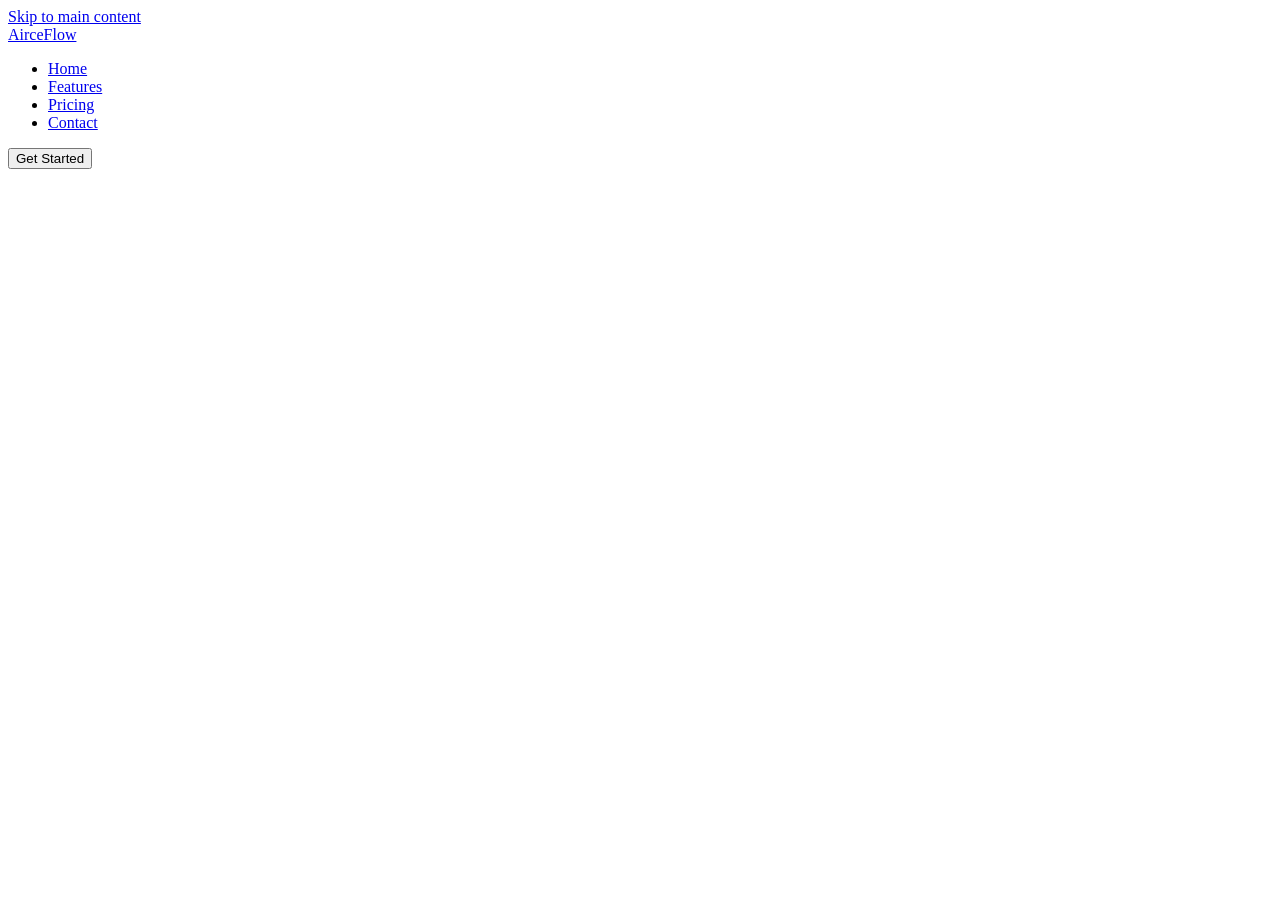
==== projects/sass_website/index.html @ 3af891de "feat: build semantic HTML5 layout with navbar, sections, and footer structure for AirceFlow SaaS pro" ====
<!DOCTYPE html>
<html lang="en">
<head>
    <meta charset="UTF-8">
    <meta name="viewport" content="width=device-width, initial-scale=1.0">
    <title>AirceFlow</title>
    <link rel="stylesheet" href="css/style.css">
</head>
<body>

    <!-- skip link for screen readers -->
     <a href="#main" class="skip-link">Skip to main content</a>

    <!-- header -->
    <header id="header">
        <!-- navbar -->
        <nav id="navbar" aria-label="Main navigation">
           <div class="navbar-container">
                <!-- logo -->
                <div class="logo">
                    <a href="#">AirceFlow</a>
                </div>

                <!-- navbar links -->
                <ul class="navbar-links">
                    <li><a href="#hero">Home</a></li>
                    <li><a href="#features">Features</a></li>
                    <li><a href="#pricing">Pricing</a></li>
                    <li><a href="#contact">Contact</a></li>
                </ul>
                <div class="navbar-cta">
                    <button type="button" >Get Started</button>
                </div>
           </div>
        </nav>
    </header>

    <!-- main -->
    <main id="main">
        <!-- hero section -->
        <section id="hero">  </section>
        <!-- features section -->
        <section id="features">  </section>
        <!-- showcase section -->
        <section id="showcase">  </section>
        <!-- pricing section -->
        <section id="pricing">  </section>
        <!-- testimonials section -->
        <section id="testimonials">  </section>

    </main>

    <!-- footer -->
    <footer id="contact">


    </footer>
    
    <script src="js/script.js"></script>
</body>
</html>
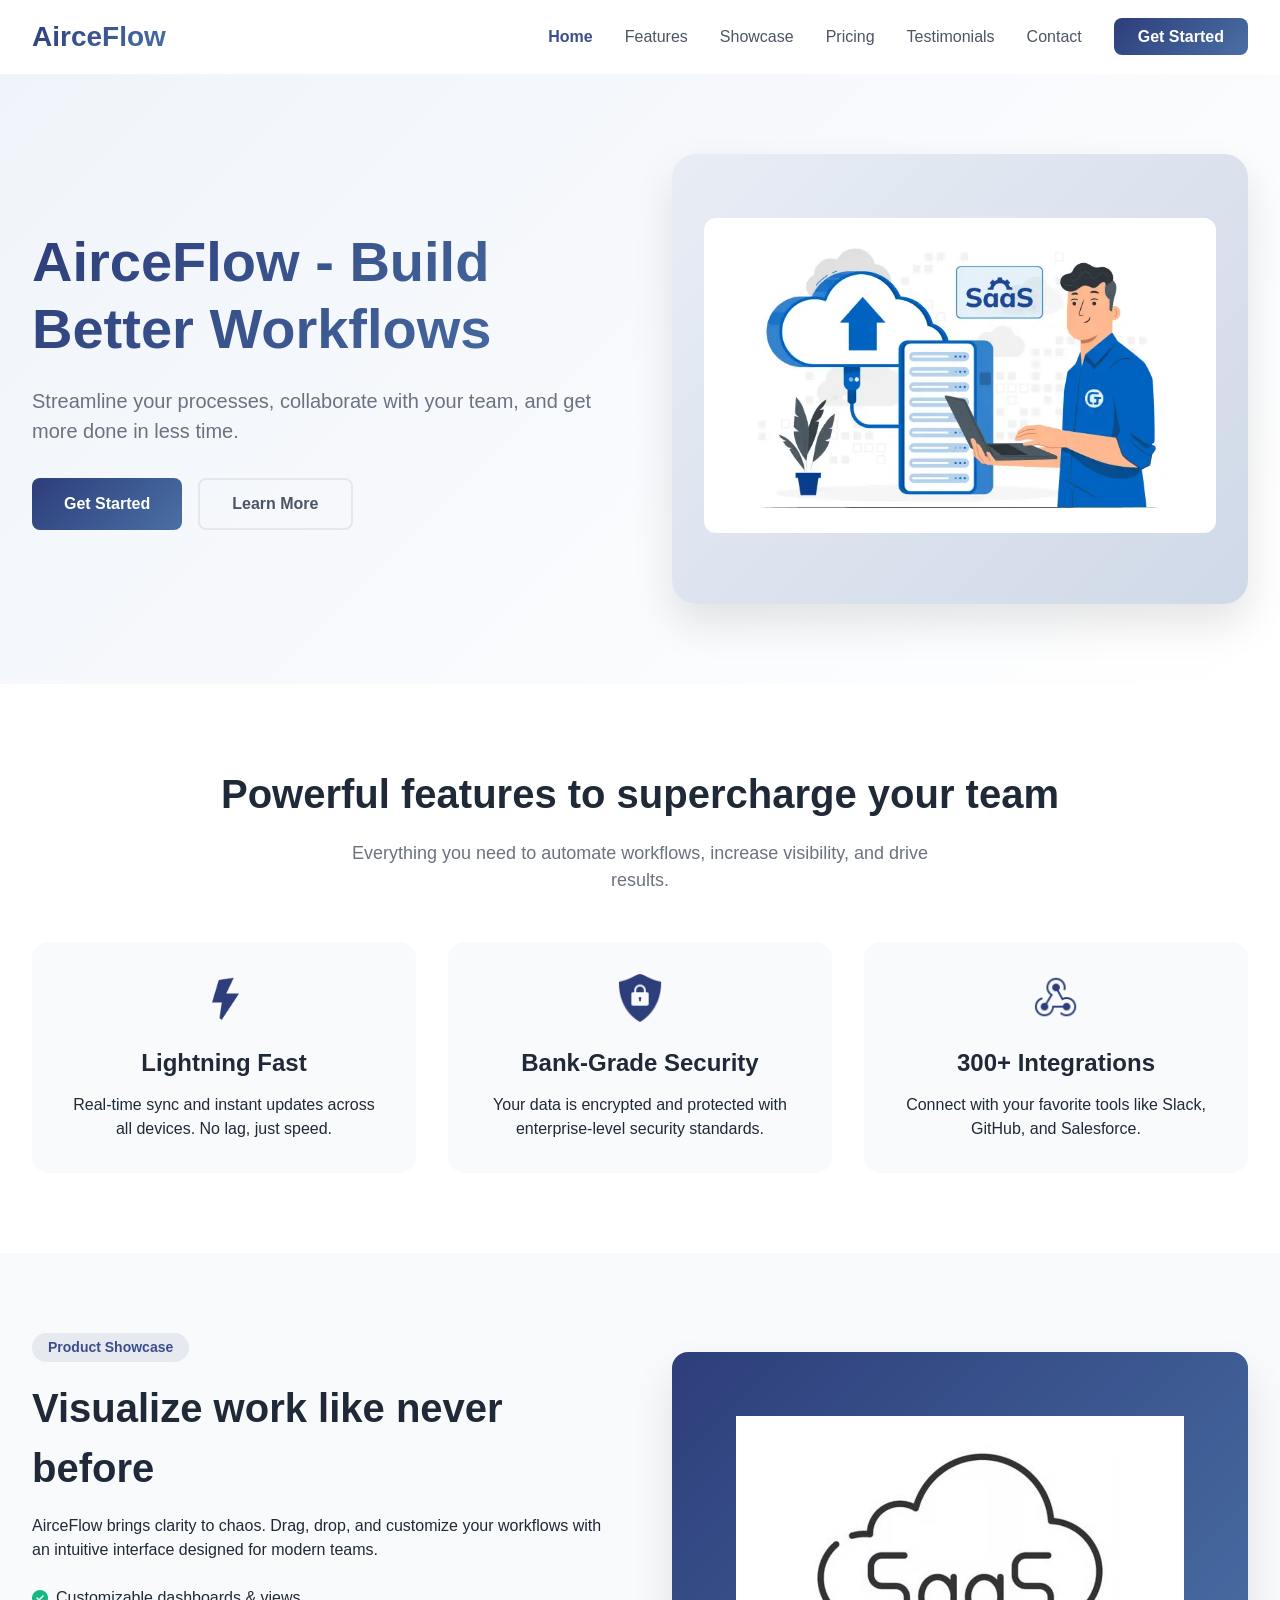
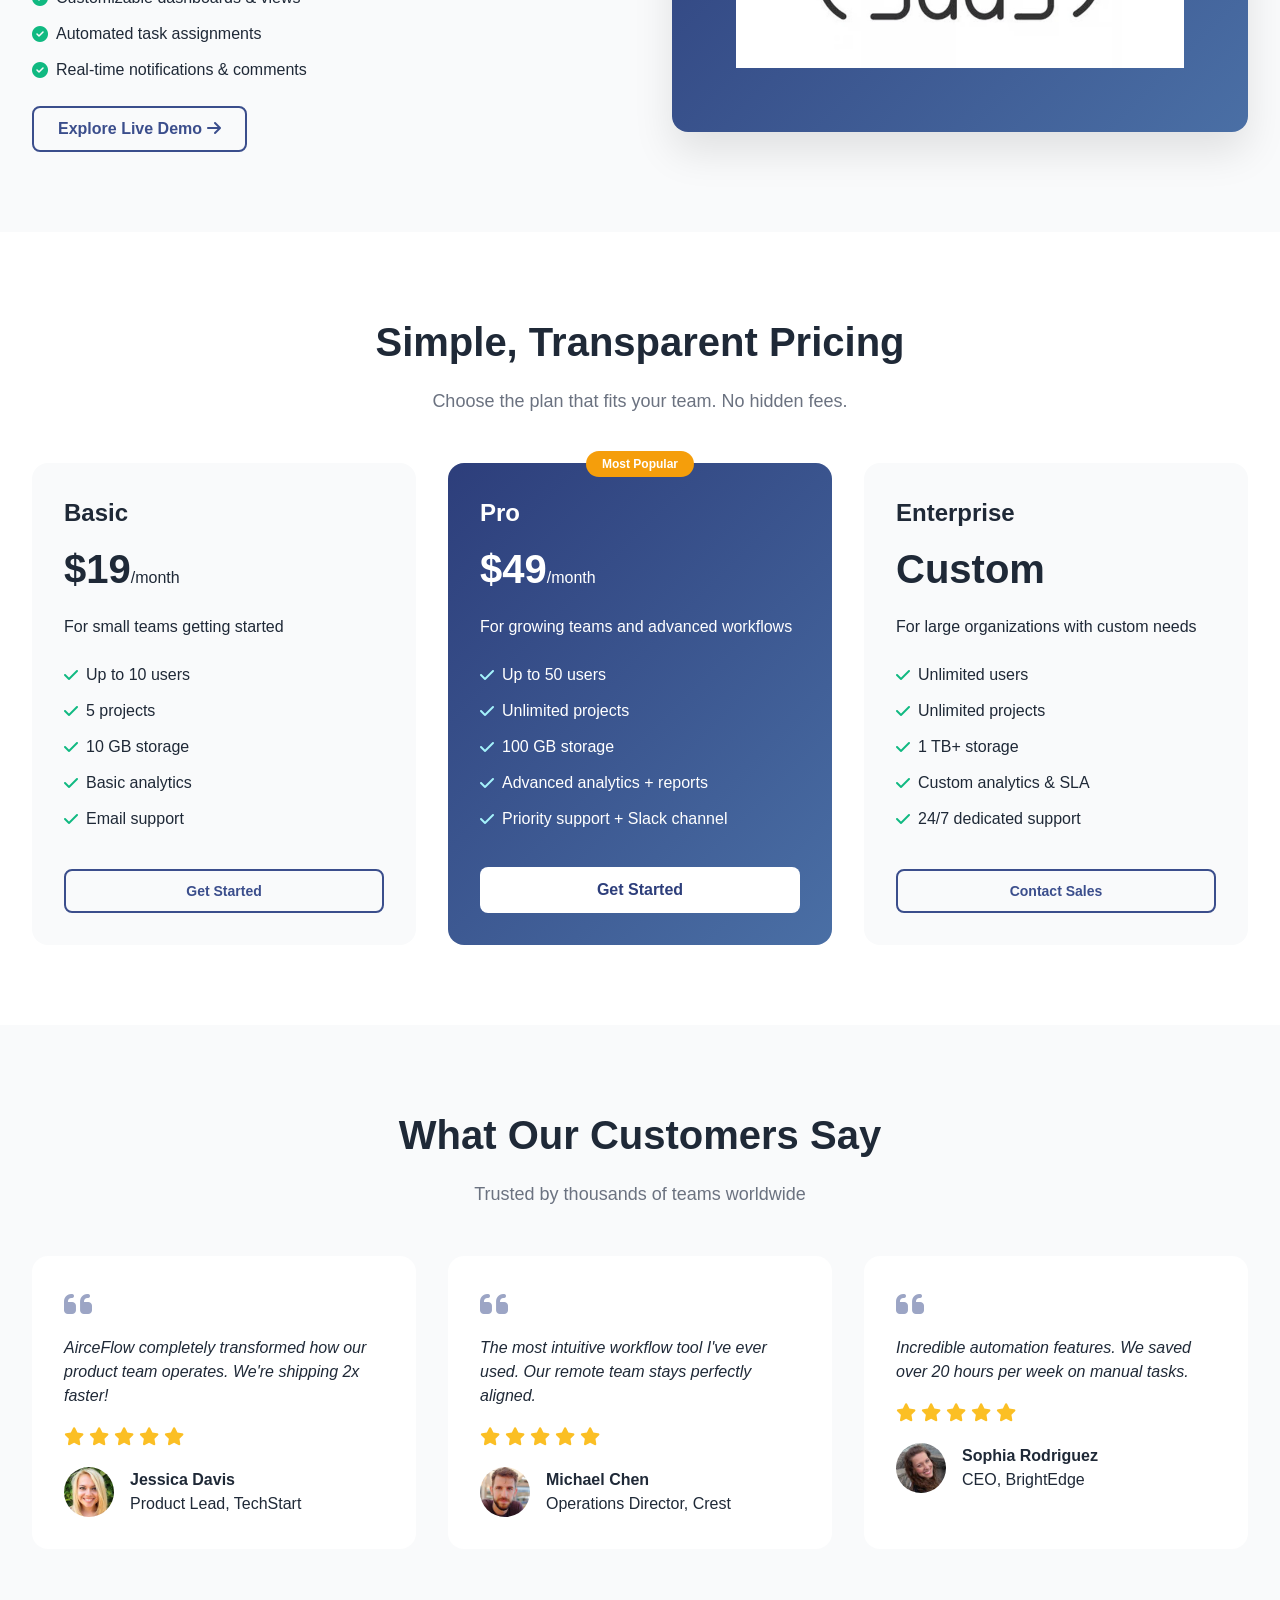
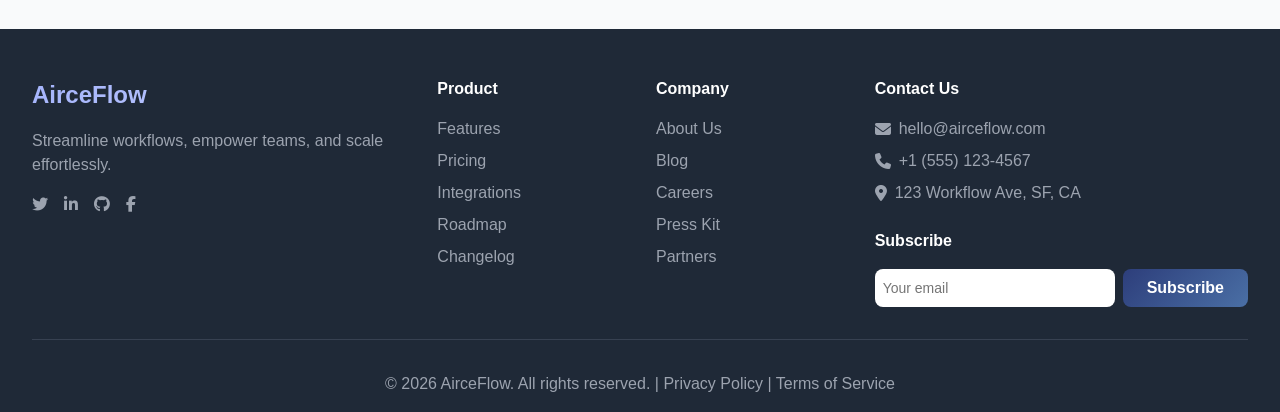
==== commit 2f725642: "Stage 1 Complete - SaaS Landing Page (AirceFlow) ✅ Project Overview: - Fully responsive SaaS landing" ====
--- a/projects/sass_website/index.html
+++ b/projects/sass_website/index.html
@@ -2,60 +2,404 @@
 <html lang="en">
 <head>
     <meta charset="UTF-8">
-    <meta name="viewport" content="width=device-width, initial-scale=1.0">
-    <title>AirceFlow</title>
+    <meta name="viewport" content="width=device-width, initial-scale=1.0, viewport-fit=cover, user-scalable=yes">
+    <title>AirceFlow | Modern Workflow Solutions</title>
+    <meta name="description" content="Streamline your processes, collaborate with your team, and get more done in less time with AirceFlow.">
+    <meta name="keywords" content="workflow management software, team collaboration tool, productivity tool, project management software, task management system, workflow automation tool, SaaS productivity platform, Airtable alternative">
+    <meta name="author" content="AirceFlow">
+    <meta name="robots" content="index, follow">
+
+
+        <!-- OPEN GRAPH (SOCIAL MEDIA PREVIEW) -->
+    <meta property="og:title" content="AirceFlow | Workflow Management Platform">
+    <meta property="og:description" content="Organize your workflows, manage tasks, and collaborate with your team in one powerful platform.">
+    <meta property="og:type" content="website">
+    <meta property="og:url" content="https://airceflow.com">
+    <meta property="og:image" content="https://airceflow.com/assets/images/logo.png">
+    <meta property="og:image:alt" content="AirceFlow dashboard preview">
+    <meta name="og:site_name" content="AirceFlow">
+
+         <!-- Twitter SEO -->
+          
+    <meta name="twitter:card" content="summary_large_image">
+    <meta name="twitter:title" content="AirceFlow | Workflow Management Platform">
+    <meta name="twitter:description" content="Organize your workflows, manage tasks, and collaborate with your team in one powerful platform.">
+    <meta name="twitter:image" content="https://airceflow.com/assets/images/logo.png">
+    
+    <meta name="theme-color" content="#3B4E8C">
+
+    <!-- Compiled CSS from SCSS -->
     <link rel="stylesheet" href="css/style.css">
+    <link rel="icon" href="assets/images/logo.png" type="image/png">
+    <link rel="apple-touch-icon" href="assets/images/logo.png">
+    <link rel="canonical" href="https://airceflow.com">
+  <link rel="stylesheet" href="https://cdnjs.cloudflare.com/ajax/libs/font-awesome/6.5.0/css/all.min.css">
+
+    <script type="application/ld+json">
+    {
+    "@context": "https://schema.org",
+    "@type": "SoftwareApplication",
+    "name": "AirceFlow",
+    "applicationCategory": "BusinessApplication",
+    "operatingSystem": "Web",
+    "description": "Workflow management and team collaboration platform.",
+    "offers": {
+        "@type": "Offer",
+        "price": "19",
+        "priceCurrency": "USD"
+    }
+    }
+    </script>
+
 </head>
 <body>
 
     <!-- skip link for screen readers -->
-     <a href="#main" class="skip-link">Skip to main content</a>
-
-    <!-- header -->
-    <header id="header">
-        <!-- navbar -->
-        <nav id="navbar" aria-label="Main navigation">
-           <div class="navbar-container">
+    <a href="#main" class="skip-link">Skip to main content</a>
+
+    <!-- header / navbar -->
+    <header id="header" class="site-header">
+        <nav id="navbar" class="navbar" aria-label="Main navigation">
+            <div class="navbar-container">
                 <!-- logo -->
                 <div class="logo">
-                    <a href="#">AirceFlow</a>
-                </div>
-
-                <!-- navbar links -->
-                <ul class="navbar-links">
-                    <li><a href="#hero">Home</a></li>
-                    <li><a href="#features">Features</a></li>
-                    <li><a href="#pricing">Pricing</a></li>
-                    <li><a href="#contact">Contact</a></li>
-                </ul>
-                <div class="navbar-cta">
-                    <button type="button" >Get Started</button>
-                </div>
-           </div>
+                    <a href="/" aria-label="AirceFlow homepage">AirceFlow</a>
+                </div>
+
+                <!-- hamburger button (mobile) -->
+                <button class="hamburger" id="hamburgerBtn" aria-label="Menu" aria-expanded="false">
+                    <span class="hamburger-line"></span>
+                    <span class="hamburger-line"></span>
+                    <span class="hamburger-line"></span>
+                </button>
+
+                <!-- navbar links + cta -->
+                <div class="nav-menu" id="navMenu">
+                    <ul class="navbar-links">
+                        <li><a href="#hero" class="nav-link">Home</a></li>
+                        <li><a href="#features" class="nav-link">Features</a></li>
+                        <li><a href="#showcase" class="nav-link">Showcase</a></li>
+                        <li><a href="#pricing" class="nav-link">Pricing</a></li>
+                        <li><a href="#testimonials" class="nav-link">Testimonials</a></li>
+                        <li><a href="#contact" class="nav-link">Contact</a></li>
+                    </ul>
+                    <div class="navbar-cta">
+                        <a href="#pricing" class="btn-primary btn-sm">Get Started</a>
+                    </div>
+                </div>
+            </div>
         </nav>
     </header>
 
-    <!-- main -->
+    <!-- main content -->
     <main id="main">
         <!-- hero section -->
-        <section id="hero">  </section>
+        <section id="hero" class="hero-section">
+            <div class="container hero-grid">
+                <div class="hero-text fade-in">
+                    <h1>AirceFlow - Build Better Workflows</h1>
+                    <p>Streamline your processes, collaborate with your team, and get more done in less time.</p>
+                    <div class="hero-buttons">
+                        <a href="#pricing" class="btn-primary">Get Started</a>
+                        <button type="button" class="btn-secondary" aria-label="Learn more about AirceFlow">Learn More</button>
+                    </div>
+                </div>
+                <div class="hero-image fade-in">
+                    <div class="image-placeholder">
+                        <img src="assets/images/sass.png" 
+                             alt="AirceFlow product dashboard preview showing workflow management interface"
+                             loading="eager"
+                             width="600"
+                             height="400">
+                    </div>
+                </div>
+            </div>
+        </section>
+        
+
         <!-- features section -->
-        <section id="features">  </section>
+        <section id="features" class="features-section">
+            <div class="container">
+                <div class="section-header fade-in">
+                    <h2>Powerful features to supercharge your team</h2>
+                    <p>Everything you need to automate workflows, increase visibility, and drive results.</p>
+                </div>
+                <div class="features-grid">
+                    <div class="feature-card fade-in">
+                        <div class="feature-icon">
+                            <img src="assets/icons/icons8-lightning-bolt-64.png" 
+                                 alt="Lightning bolt icon representing speed"
+                                 loading="lazy"
+                                 width="48"
+                                 height="48">
+                        </div>
+                        <h3>Lightning Fast</h3>
+                        <p>Real-time sync and instant updates across all devices. No lag, just speed.</p>
+                    </div>
+                    <div class="feature-card fade-in">
+                        <div class="feature-icon">
+                            <img src="assets/icons/icons8-security-shield-50.png" 
+                                 alt="Security shield icon representing protection"
+                                 loading="lazy"
+                                 width="48"
+                                 height="48">
+                        </div>
+                        <h3>Bank-Grade Security</h3>
+                        <p>Your data is encrypted and protected with enterprise-level security standards.</p>
+                    </div>
+                  
+                    <div class="feature-card fade-in">
+                        <div class="feature-icon">
+                            <img src="assets/icons/icons8-webhook-50.png" 
+                                 alt="Plugin icon representing integrations"
+                                 loading="lazy"
+                                 width="48"
+                                 height="48">
+                        </div>
+                        <h3>300+ Integrations</h3>
+                        <p>Connect with your favorite tools like Slack, GitHub, and Salesforce.</p>
+                    </div>
+
+
+                </div>
+            </div>
+        </section>
+
         <!-- showcase section -->
-        <section id="showcase">  </section>
+        <section id="showcase" class="showcase-section">
+            <div class="container showcase-grid">
+                <div class="showcase-content fade-in">
+                    <span class="showcase-tag">Product Showcase</span>
+                    <h2>Visualize work like never before</h2>
+                    <p>AirceFlow brings clarity to chaos. Drag, drop, and customize your workflows with an intuitive interface designed for modern teams.</p>
+                    <ul class="showcase-list">
+                        <li><i class="fa-solid fa-circle-check" aria-hidden="true"></i> Customizable dashboards & views</li>
+                        <li><i class="fa-solid fa-circle-check" aria-hidden="true" ></i> Automated task assignments</li>
+                        <li><i class="fa-solid fa-circle-check" aria-hidden="true"></i> Real-time notifications & comments</li>
+                        
+                    </ul>
+                    <button class="btn-outline">Explore Live Demo <i class="fa-solid fa-arrow-right"></i></button>
+                </div>
+<div class="showcase-image fade-in">
+    <div class="image-placeholder demo-box">
+        <video 
+            autoplay 
+            muted 
+            tabindex="0"
+            loop 
+            playsinline
+            preload="none"
+            aria-label="Product demo showing AirceFlow workflow interface"
+            poster="assets/images/demo.avif">
+            
+            <source src="assets/images/demo.mp4" type="video/mp4">
+            
+            Your browser does not support the video tag.
+        </video>
+    </div>
+</div>
+            </div>
+        </section>
+
         <!-- pricing section -->
-        <section id="pricing">  </section>
+        <section id="pricing" class="pricing-section">
+            <div class="container">
+                <div class="section-header fade-in">
+                    <h2>Simple, Transparent Pricing</h2>
+                    <p>Choose the plan that fits your team. No hidden fees.</p>
+                </div>
+                <div class="pricing-grid " role="list">
+                    <!-- Basic Plan -->
+                    <div class="pricing-card fade-in" role="listitem">
+                        <div class="plan-name">Basic</div>
+                        <div class="price">$19<span>/month</span></div>
+                        <p class="plan-desc">For small teams getting started</p>
+                        <ul class="features-list">
+                            <li><i class="fa-solid fa-check" aria-hidden="true" ></i> Up to 10 users</li>
+                            <li><i class="fa-solid fa-check" aria-hidden="true" ></i> 5 projects</li>
+                            <li><i class="fa-solid fa-check" aria-hidden="true" ></i> 10 GB storage</li>
+                            <li><i class="fa-solid fa-check" aria-hidden="true" ></i> Basic analytics</li>
+                            <li><i class="fa-solid fa-check" aria-hidden="true" ></i> Email support</li>
+                        </ul>
+                        <button class="btn-primary-outline">Get Started</button>
+                    </div>
+                    <!-- Pro Plan (highlighted) -->
+                    <div class="pricing-card featured fade-in">
+                        <div class="popular-badge">Most Popular</div>
+                        <div class="plan-name">Pro</div>
+                        <div class="price">$49<span>/month</span></div>
+                        <p class="plan-desc">For growing teams and advanced workflows</p>
+                        <ul class="features-list">
+                            <li><i class="fa-solid fa-check" aria-hidden="true" ></i> Up to 50 users</li>
+                            <li><i class="fa-solid fa-check" aria-hidden="true" ></i> Unlimited projects</li>
+                            <li><i class="fa-solid fa-check" aria-hidden="true" ></i> 100 GB storage</li>
+                            <li><i class="fa-solid fa-check" aria-hidden="true" ></i> Advanced analytics + reports</li>
+                            <li><i class="fa-solid fa-check" aria-hidden="true" ></i> Priority support + Slack channel</li>
+                        </ul>
+                        <button class="btn-primary">Get Started</button>
+                    </div>
+                    <!-- Enterprise Plan -->
+                    <div class="pricing-card fade-in">
+                        <div class="plan-name">Enterprise</div>
+                        <div class="price">Custom</div>
+                        <p class="plan-desc">For large organizations with custom needs</p>
+                        <ul class="features-list">
+                            <li><i class="fa-solid fa-check" aria-hidden="true" ></i> Unlimited users</li>
+                            <li><i class="fa-solid fa-check" aria-hidden="true" ></i> Unlimited projects</li>
+                            <li><i class="fa-solid fa-check" aria-hidden="true" ></i> 1 TB+ storage</li>
+                            <li><i class="fa-solid fa-check" aria-hidden="true" ></i> Custom analytics & SLA</li>
+                            <li><i class="fa-solid fa-check" aria-hidden="true" ></i> 24/7 dedicated support</li>
+                        </ul>
+                        <button class="btn-primary-outline">Contact Sales</button>
+                    </div>
+                </div>
+            </div>
+        </section>
+
         <!-- testimonials section -->
-        <section id="testimonials">  </section>
-
+        <section id="testimonials" class="testimonials-section">
+            <div class="container">
+                <div class="section-header fade-in">
+                    <h2>What Our Customers Say</h2>
+                    <p>Trusted by thousands of teams worldwide</p>
+                </div>
+                <div class="testimonials-grid">
+                    <div class="testimonial-card fade-in">
+                        <div class="quote-icon"><i class="fa-solid fa-quote-left"></i></div>
+                        <p class="testimonial-text">AirceFlow completely transformed how our product team operates. We're shipping 2x faster!</p>
+                        <div class="stars" aria-label="5 out of 5 stars">
+                        <i class="fa-solid fa-star"></i>
+                        <i class="fa-solid fa-star"></i>
+                        <i class="fa-solid fa-star"></i>
+                        <i class="fa-solid fa-star"></i>
+                        <i class="fa-solid fa-star"></i>
+                    </div>
+                        <div class="customer-info">
+                            <div class="avatar">
+                                <img src="assets/images/jessica.jpg" 
+                                     alt="Jessica Davis avatar"
+                                     loading="lazy"
+                                     width="50"
+                                     height="50">
+                            </div>
+                            <div>
+                                <h4>Jessica Davis</h4>
+                                <span>Product Lead, TechStart</span>
+                            </div>
+                        </div>
+                    </div>
+                    <div class="testimonial-card fade-in">
+                        <div class="quote-icon"><i class="fa-solid fa-quote-left"></i></div>
+                        <p class="testimonial-text">The most intuitive workflow tool I've ever used. Our remote team stays perfectly aligned.</p>
+                        <div class="stars" aria-label="5 out of 5 stars">
+                        <i class="fa-solid fa-star"></i>
+                        <i class="fa-solid fa-star"></i>
+                        <i class="fa-solid fa-star"></i>
+                        <i class="fa-solid fa-star"></i>
+                        <i class="fa-solid fa-star"></i>
+                    </div>
+                        <div class="customer-info">
+                            <div class="avatar">
+                                <img src="assets/images/micheal.jpg" 
+                                     alt="Michael Chen avatar"
+                                     loading="lazy"
+                                     width="50"
+                                     height="50">
+                            </div>
+                            <div>
+                                <h4>Michael Chen</h4>
+                                <span>Operations Director, Crest</span>
+                            </div>
+                        </div>
+                    </div>
+                    <div class="testimonial-card fade-in">
+                        <div class="quote-icon"><i class="fa-solid fa-quote-left"></i></div>
+                        <p class="testimonial-text">Incredible automation features. We saved over 20 hours per week on manual tasks.</p>
+                        <div class="stars" aria-label="5 out of 5 stars">
+                        <i class="fa-solid fa-star"></i>
+                        <i class="fa-solid fa-star"></i>
+                        <i class="fa-solid fa-star"></i>
+                        <i class="fa-solid fa-star"></i>
+                        <i class="fa-solid fa-star"></i>
+                    </div>
+                        <div class="customer-info">
+                            <div class="avatar">
+                                <img src="assets/images/sophia.jpg" 
+                                     alt="Sophia Rodriguez avatar"
+                                     loading="lazy"
+                                     width="50"
+                                     height="50">
+                            </div>
+                            <div>
+                                <h4>Sophia Rodriguez</h4>
+                                <span>CEO, BrightEdge</span>
+                            </div>
+                        </div>
+                    </div>
+                </div>
+            </div>
+        </section>
     </main>
 
     <!-- footer -->
-    <footer id="contact">
-
-
+    <footer id="contact" class="footer-section">
+        <div class="container">
+            <div class="footer-grid">
+                <div class="footer-brand">
+                    <div class="logo-footer">AirceFlow</div>
+                    <p>Streamline workflows, empower teams, and scale effortlessly.</p>
+                    <div class="social-icons">
+                        <a href="https://twitter.com/airceflow" aria-label="Twitter"><i class="fa-brands fa-twitter"></i></a>
+                        <a href="https://linkedin.com/airceflow" aria-label="LinkedIn"><i class="fa-brands fa-linkedin-in"></i></a>
+                        <a href="https://github.com/airceflow" aria-label="GitHub"><i class="fa-brands fa-github"></i></a>
+                        <a href="https://facebook.com/airceflow" aria-label="Facebook"><i class="fa-brands fa-facebook-f"></i></a>
+                    </div>
+                </div>
+                <div class="footer-links">
+                    <h4>Product</h4>
+                    <ul>
+                        <li><a href="#features">Features</a></li>
+                        <li><a href="#pricing">Pricing</a></li>
+                        <li><a href="#">Integrations</a></li>
+                        <li><a href="#">Roadmap</a></li>
+                        <li><a href="#">Changelog</a></li>
+                    </ul>
+                </div>
+                <div class="footer-links">
+                    <h4>Company</h4>
+                    <ul>
+                        <li><a href="#">About Us</a></li>
+                        <li><a href="#">Blog</a></li>
+                        <li><a href="#">Careers</a></li>
+                        <li><a href="#">Press Kit</a></li>
+                        <li><a href="#">Partners</a></li>
+                    </ul>
+                </div>
+                <div class="footer-contact">
+                    <h4>Contact Us</h4>
+                    <p><i class="fa-solid fa-envelope" aria-hidden="true"></i> hello@airceflow.com</p>
+                    <p><i class="fa-solid fa-phone" aria-hidden="true" ></i> +1 (555) 123-4567</p>
+                    <p><i class="fa-solid fa-location-dot" aria-hidden="true" ></i> 123 Workflow Ave, SF, CA</p>
+                    <div class="newsletter">
+                        <h4>Subscribe</h4>
+                        <div class="newsletter-input">
+                            <input type="email" placeholder="Your email" aria-label="Email for newsletter">
+                            <button class="btn-primary btn-sm">Subscribe</button>
+                        </div>
+                    </div>
+                </div>
+            </div>
+            <div class="footer-bottom">
+                <p>&copy; <span id="currentYear"></span> AirceFlow. All rights reserved. | <a href="#">Privacy Policy</a> | <a href="#">Terms of Service</a></p>
+            </div>
+        </div>
     </footer>
-    
+
+    <!-- Back to Top Button -->
+    <button id="backToTop" class="back-to-top" aria-label="Back to top">
+        <i class="fa-solid fa-arrow-up" aria-hidden="true"></i>
+    </button>
+
     <script src="js/script.js"></script>
 </body>
 </html>
--- a/projects/sass_website/css/style.css
+++ b/projects/sass_website/css/style.css
@@ -0,0 +1,958 @@
+/* ===== RESET & BASE ===== */
+* {
+  margin: 0;
+  padding: 0;
+  box-sizing: border-box;
+}
+
+body {
+  font-family: 'Inter', sans-serif;
+  line-height: 1.5;
+  color: #1f2937;
+  background-color: #ffffff;
+  overflow-x: hidden;
+}
+
+.container {
+  max-width: 1280px;
+  margin: 0 auto;
+  padding: 0 2rem;
+}
+
+/* Skip Link */
+.skip-link {
+  position: absolute;
+  top: -40px;
+  left: 0;
+  background: #3B4E8C;
+  color: white;
+  padding: 8px 16px;
+  text-decoration: none;
+  z-index: 100;
+}
+
+.skip-link:focus {
+  top: 0;
+}
+
+/* ===== TYPOGRAPHY ===== */
+h1 {
+  font-size: 3.5rem;
+  font-weight: 800;
+  line-height: 1.2;
+  margin-bottom: 1.5rem;
+  background: linear-gradient(135deg, #2D3E7B, #4A6FA5);
+  -webkit-background-clip: text;
+  background-clip: text;
+  color: transparent;
+}
+
+h2 {
+  font-size: 2.5rem;
+  font-weight: 700;
+  margin-bottom: 1rem;
+}
+
+h3 {
+  font-size: 1.5rem;
+  font-weight: 600;
+  margin-bottom: 0.75rem;
+}
+
+.section-header {
+  text-align: center;
+  margin-bottom: 3rem;
+}
+
+.section-header p {
+  font-size: 1.125rem;
+  color: #6b7280;
+  max-width: 600px;
+  margin: 0 auto;
+}
+
+/* ===== BUTTONS ===== */
+.btn-primary {
+  background: linear-gradient(135deg, #2D3E7B, #4A6FA5);
+  color: white;
+  border: none;
+  padding: 0.875rem 2rem;
+  font-size: 1rem;
+  font-weight: 600;
+  border-radius: 0.5rem;
+  cursor: pointer;
+  transition: all 0.3s ease;
+  text-decoration: none;
+}
+
+.btn-primary:hover {
+  transform: translateY(-2px);
+  box-shadow: 0 10px 20px rgba(45, 62, 123, 0.3);
+}
+
+.btn-secondary {
+  background: transparent;
+  color: #4b5563;
+  border: 2px solid #e5e7eb;
+  padding: 0.875rem 2rem;
+  font-size: 1rem;
+  font-weight: 600;
+  border-radius: 0.5rem;
+  cursor: pointer;
+  transition: all 0.3s ease;
+}
+
+.btn-secondary:hover {
+  border-color: #3B4E8C;
+  color: #3B4E8C;
+  transform: translateY(-2px);
+}
+
+.btn-primary-outline {
+  background: transparent;
+  color: #3B4E8C;
+  border: 2px solid #3B4E8C;
+  padding: 0.75rem 1.5rem;
+  font-size: 0.875rem;
+  font-weight: 600;
+  border-radius: 0.5rem;
+  cursor: pointer;
+  transition: all 0.3s ease;
+}
+
+.btn-primary-outline:hover {
+  background: #3B4E8C;
+  color: white;
+}
+
+.btn-outline {
+  background: transparent;
+  color: #3B4E8C;
+  border: 2px solid #3B4E8C;
+  padding: 0.75rem 1.5rem;
+  font-size: 1rem;
+  font-weight: 600;
+  border-radius: 0.5rem;
+  cursor: pointer;
+  transition: all 0.3s ease;
+}
+
+.btn-outline:hover {
+  background: #3B4E8C;
+  color: white;
+  transform: translateX(5px);
+}
+
+.btn-sm {
+  padding: 0.625rem 1.5rem;
+}
+
+/* ===== NAVBAR ===== */
+.site-header {
+  position: sticky;
+  top: 0;
+  z-index: 1000;
+  background: rgba(255, 255, 255, 0.95);
+  backdrop-filter: blur(10px);
+  transition: box-shadow 0.3s ease;
+}
+
+.site-header.sticky-shadow {
+  box-shadow: 0 4px 20px rgba(0, 0, 0, 0.1);
+}
+
+.navbar {
+  padding: 1rem 0;
+}
+
+.navbar-container {
+  display: flex;
+  justify-content: space-between;
+  align-items: center;
+  max-width: 1280px;
+  margin: 0 auto;
+  padding: 0 2rem;
+}
+
+.logo a {
+  font-size: 1.75rem;
+  font-weight: 800;
+  text-decoration: none;
+  background: linear-gradient(135deg, #2D3E7B, #4A6FA5);
+  -webkit-background-clip: text;
+  background-clip: text;
+  color: transparent;
+}
+
+.nav-menu {
+  display: flex;
+  align-items: center;
+  gap: 2rem;
+}
+
+.navbar-links {
+  display: flex;
+  list-style: none;
+  gap: 2rem;
+}
+
+.navbar-links a {
+  text-decoration: none;
+  color: #4b5563;
+  font-weight: 500;
+  transition: color 0.3s ease;
+}
+
+.navbar-links a:hover {
+  color: #3B4E8C;
+}
+
+.navbar-links a.active {
+  color: #3B4E8C;
+  font-weight: 600;
+}
+
+/* Hamburger Menu */
+.hamburger {
+  display: none;
+  flex-direction: column;
+  gap: 6px;
+  background: none;
+  border: none;
+  cursor: pointer;
+  padding: 0.5rem;
+}
+
+.hamburger-line {
+  width: 25px;
+  height: 3px;
+  background: #1f2937;
+  transition: all 0.3s ease;
+}
+
+/* ===== HERO SECTION ===== */
+.hero-section {
+  padding: 5rem 0;
+  background: linear-gradient(135deg, #f0f4fa 0%, #ffffff 100%);
+}
+
+.hero-grid {
+  display: flex;
+  align-items: center;
+  gap: 4rem;
+}
+
+.hero-text {
+  flex: 1;
+}
+
+.hero-text p {
+  font-size: 1.25rem;
+  color: #6b7280;
+  margin-bottom: 2rem;
+}
+
+.hero-buttons {
+  display: flex;
+  gap: 1rem;
+}
+
+.hero-image {
+  flex: 1;
+}
+
+.image-placeholder {
+  background: linear-gradient(135deg, #e8edf5, #d0d9e8);
+  border-radius: 1.5rem;
+  padding: 4rem 2rem;
+  text-align: center;
+  box-shadow: 0 20px 40px rgba(0, 0, 0, 0.1);
+}
+
+.image-placeholder img {
+  max-width: 100%;
+  height: auto;
+  border-radius: 0.75rem;
+}
+
+.image-placeholder i {
+  font-size: 4rem;
+  color: #3B4E8C;
+  margin-bottom: 1rem;
+}
+
+.image-placeholder span {
+  display: block;
+  font-weight: 500;
+  color: #2D3E7B;
+}
+
+/* ===== FEATURES SECTION ===== */
+.features-section {
+  padding: 5rem 0;
+  background: #ffffff;
+}
+
+.features-grid {
+  display: grid;
+  grid-template-columns: repeat(3, 1fr);
+  gap: 2rem;
+}
+
+.feature-card {
+  background: #f9fafb;
+  padding: 2rem;
+  border-radius: 1rem;
+  text-align: center;
+  transition: all 0.3s ease;
+}
+
+.feature-card:hover {
+  transform: translateY(-5px);
+  box-shadow: 0 20px 30px rgba(0, 0, 0, 0.1);
+}
+
+.feature-icon img {
+  width: 48px;
+  height: 48px;
+  margin-bottom: 1rem;
+}
+
+.feature-icon i {
+  font-size: 2.5rem;
+  color: #3B4E8C;
+  margin-bottom: 1rem;
+}
+
+/* ===== SHOWCASE SECTION ===== */
+.showcase-section {
+  padding: 5rem 0;
+  background: #f9fafb;
+}
+
+.showcase-grid {
+  display: flex;
+  align-items: center;
+  gap: 4rem;
+}
+
+.showcase-content {
+  flex: 1;
+}
+
+.showcase-tag {
+  display: inline-block;
+  background: rgba(59, 78, 140, 0.1);
+  color: #3B4E8C;
+  padding: 0.25rem 1rem;
+  border-radius: 2rem;
+  font-size: 0.875rem;
+  font-weight: 600;
+  margin-bottom: 1rem;
+}
+
+.showcase-list {
+  list-style: none;
+  margin: 1.5rem 0;
+}
+
+.showcase-list li {
+  margin-bottom: 0.75rem;
+  display: flex;
+  align-items: center;
+  gap: 0.5rem;
+}
+
+.showcase-list i {
+  color: #10b981;
+}
+
+.showcase-image {
+  flex: 1;
+}
+
+.demo-box {
+  background: linear-gradient(135deg, #2D3E7B, #4A6FA5);
+  color: white;
+  padding: 4rem;
+  border-radius: 1rem;
+  text-align: center;
+}
+
+.demo-box img {
+  max-width: 100%;
+  height: auto;
+  border-radius: 0.5rem;
+}
+
+.demo-badge {
+  background: rgba(255, 255, 255, 0.2);
+  display: inline-block;
+  padding: 0.5rem 1rem;
+  border-radius: 2rem;
+  margin-top: 1rem;
+}
+
+/* ===== PRICING SECTION ===== */
+.pricing-section {
+  padding: 5rem 0;
+  background: #ffffff;
+}
+
+.pricing-grid {
+  display: grid;
+  grid-template-columns: repeat(3, 1fr);
+  gap: 2rem;
+  align-items: stretch;
+}
+
+.pricing-card {
+  background: #f9fafb;
+  border-radius: 1rem;
+  padding: 2rem;
+  display: flex;
+  flex-direction: column;
+  transition: all 0.3s ease;
+  position: relative;
+}
+
+.pricing-card:hover {
+  transform: translateY(-5px);
+  box-shadow: 0 20px 30px rgba(0, 0, 0, 0.1);
+}
+
+.pricing-card.featured {
+  background: linear-gradient(135deg, #2D3E7B, #4A6FA5);
+  color: white;
+  transform: scale(1.05);
+}
+
+.pricing-card.featured .price,
+.pricing-card.featured .plan-name {
+  color: white;
+}
+
+.pricing-card.featured .features-list i {
+  color: #a5f3fc;
+}
+
+.pricing-card.featured button {
+  background: white;
+  color: #2D3E7B;
+}
+
+.pricing-card.featured button:hover {
+  transform: translateY(-2px);
+  box-shadow: 0 10px 20px rgba(0, 0, 0, 0.2);
+}
+
+.popular-badge {
+  position: absolute;
+  top: -12px;
+  left: 50%;
+  transform: translateX(-50%);
+  background: #f59e0b;
+  color: white;
+  padding: 0.25rem 1rem;
+  border-radius: 2rem;
+  font-size: 0.75rem;
+  font-weight: 700;
+}
+
+.plan-name {
+  font-size: 1.5rem;
+  font-weight: 700;
+  margin-bottom: 0.5rem;
+}
+
+.price {
+  font-size: 2.5rem;
+  font-weight: 800;
+  margin-bottom: 1rem;
+}
+
+.price span {
+  font-size: 1rem;
+  font-weight: 400;
+}
+
+.features-list {
+  list-style: none;
+  margin: 1.5rem 0;
+  flex-grow: 1;
+}
+
+.features-list li {
+  margin-bottom: 0.75rem;
+  display: flex;
+  align-items: center;
+  gap: 0.5rem;
+}
+
+.features-list i {
+  color: #10b981;
+}
+
+/* ===== TESTIMONIALS SECTION ===== */
+.testimonials-section {
+  padding: 5rem 0;
+  background: #f9fafb;
+}
+
+.testimonials-grid {
+  display: grid;
+  grid-template-columns: repeat(3, 1fr);
+  gap: 2rem;
+}
+
+.testimonial-card {
+  background: white;
+  padding: 2rem;
+  border-radius: 1rem;
+  transition: all 0.3s ease;
+}
+
+.testimonial-card:hover {
+  transform: translateY(-5px);
+  box-shadow: 0 20px 30px rgba(0, 0, 0, 0.1);
+}
+
+.quote-icon i {
+  font-size: 2rem;
+  color: #3B4E8C;
+  opacity: 0.5;
+  margin-bottom: 1rem;
+}
+
+.testimonial-text {
+  font-style: italic;
+  margin-bottom: 1rem;
+}
+
+.stars {
+  color: #fbbf24;
+  margin-bottom: 1rem;
+  font-size: 1.125rem;
+}
+
+.customer-info {
+  display: flex;
+  align-items: center;
+  gap: 1rem;
+}
+
+.avatar {
+  width: 50px;
+  height: 50px;
+  background: linear-gradient(135deg, #2D3E7B, #4A6FA5);
+  border-radius: 50%;
+  display: flex;
+  align-items: center;
+  justify-content: center;
+  overflow: hidden;
+}
+
+.avatar img {
+  width: 100%;
+  height: 100%;
+  object-fit: cover;
+}
+
+/* ===== FOOTER ===== */
+.footer-section {
+  background: #1f2937;
+  color: #9ca3af;
+  padding: 3rem 0 1rem;
+}
+
+.footer-grid {
+  display: grid;
+  grid-template-columns: 2fr 1fr 1fr 2fr;
+  gap: 2rem;
+  margin-bottom: 2rem;
+}
+
+.logo-footer {
+  font-size: 1.5rem;
+  font-weight: 800;
+  background: linear-gradient(135deg, #a5b4fc, #c7d2fe);
+  -webkit-background-clip: text;
+  background-clip: text;
+  color: transparent;
+  margin-bottom: 1rem;
+}
+
+.social-icons {
+  display: flex;
+  gap: 1rem;
+  margin-top: 1rem;
+}
+
+.social-icons a {
+  color: #9ca3af;
+  transition: color 0.3s ease;
+}
+
+.social-icons a:hover {
+  color: #4A6FA5;
+}
+
+.footer-links h4,
+.footer-contact h4 {
+  color: white;
+  margin-bottom: 1rem;
+}
+
+.footer-links ul {
+  list-style: none;
+}
+
+.footer-links li {
+  margin-bottom: 0.5rem;
+}
+
+.footer-links a {
+  color: #9ca3af;
+  text-decoration: none;
+  transition: color 0.3s ease;
+}
+
+.footer-links a:hover {
+  color: #4A6FA5;
+}
+
+.footer-contact p {
+  margin-bottom: 0.5rem;
+  display: flex;
+  align-items: center;
+  gap: 0.5rem;
+}
+
+.newsletter {
+  margin-top: 1.5rem;
+}
+
+.newsletter-input {
+  display: flex;
+  gap: 0.5rem;
+  margin-top: 0.5rem;
+}
+
+.newsletter-input input {
+  flex: 1;
+  padding: 0.5rem;
+  border: none;
+  border-radius: 0.5rem;
+  font-size: 0.875rem;
+}
+
+.newsletter-input button {
+  white-space: nowrap;
+}
+
+.footer-bottom {
+  text-align: center;
+  padding-top: 2rem;
+  border-top: 1px solid #374151;
+}
+
+.footer-bottom a {
+  color: #9ca3af;
+  text-decoration: none;
+}
+
+.footer-bottom a:hover {
+  color: #4A6FA5;
+}
+
+/* ===== BACK TO TOP BUTTON ===== */
+.back-to-top {
+  position: fixed;
+  bottom: 2rem;
+  right: 2rem;
+  background: #3B4E8C;
+  color: white;
+  width: 50px;
+  height: 50px;
+  border-radius: 50%;
+  border: none;
+  cursor: pointer;
+  display: none;
+  align-items: center;
+  justify-content: center;
+  transition: all 0.3s ease;
+  z-index: 999;
+}
+
+.back-to-top:hover {
+  background: #2D3E7B;
+  transform: translateY(-5px);
+}
+
+/* ===== SCROLL REVEAL ANIMATIONS ===== */
+.fade-in {
+  opacity: 0;
+  transform: translateY(30px);
+  transition: all 0.6s ease;
+}
+
+.fade-in.visible {
+  opacity: 1;
+  transform: translateY(0);
+}
+
+/* ===== RESPONSIVE DESIGN ===== */
+@media (max-width: 1024px) {
+  .features-grid,
+  .pricing-grid,
+  .testimonials-grid {
+    grid-template-columns: repeat(2, 1fr);
+  }
+  
+  .footer-grid {
+    grid-template-columns: repeat(2, 1fr);
+  }
+  
+  h1 {
+    font-size: 2.5rem;
+  }
+  
+  h2 {
+    font-size: 2rem;
+  }
+}
+
+@media (max-width: 768px) {
+  .container {
+    padding: 0 1.5rem;
+  }
+  
+  /* Mobile Menu */
+  .hamburger {
+    display: flex;
+  }
+  
+  .nav-menu {
+    position: fixed;
+    top: 70px;
+    left: -100%;
+    width: 100%;
+    height: calc(100vh - 70px);
+    background: white;
+    flex-direction: column;
+    padding: 2rem;
+    transition: left 0.3s ease;
+    z-index: 999;
+  }
+  
+  .nav-menu.active {
+    left: 0;
+  }
+  
+  .navbar-links {
+    flex-direction: column;
+    align-items: center;
+    gap: 1.5rem;
+  }
+  
+  .navbar-cta {
+    margin-top: 1rem;
+  }
+  
+  .hero-grid,
+  .showcase-grid {
+    flex-direction: column;
+  }
+  
+  .hero-grid {
+    flex-direction: column-reverse;
+    text-align: center;
+  }
+  
+  .hero-buttons {
+    justify-content: center;
+  }
+  
+  .features-grid,
+  .pricing-grid,
+  .testimonials-grid {
+    grid-template-columns: 1fr;
+  }
+  
+  .pricing-card.featured {
+    transform: scale(1);
+  }
+  
+  .footer-grid {
+    grid-template-columns: 1fr;
+    text-align: center;
+  }
+  
+  .social-icons {
+    justify-content: center;
+  }
+  
+  .footer-contact p {
+    justify-content: left;
+  }
+  
+  .hero-buttons {
+    flex-direction: column;
+    width: 100%;
+  }
+  
+  .hero-buttons button {
+    width: 100%;
+  }
+  
+  button, 
+  .btn-primary, 
+  .btn-secondary, 
+  .btn-outline {
+    min-height: 48px;
+  }
+  
+  h1 {
+    font-size: 2rem;
+  }
+  
+  h2 {
+    font-size: 1.75rem;
+  }
+  
+  .section-header p {
+    font-size: 1rem;
+  }
+  
+  .newsletter-input {
+    flex-direction: column;
+  }
+  
+  .newsletter-input button {
+    width: 100%;
+  }
+}
+
+@media (max-width: 480px) {
+  .container {
+    padding: 0 1rem;
+    text-align: left;
+  }
+  
+  h1 {
+    font-size: 1.75rem;
+  }
+  
+  h2 {
+    font-size: 1.5rem;
+  }
+  
+  .feature-card,
+  .pricing-card,
+  .testimonial-card {
+    padding: 1.5rem;
+  }
+  
+  .image-placeholder,
+  .demo-box {
+    padding: 2rem 1rem;
+  }
+}
+/* Tablet View Fix (768px - 1024px) */
+@media (min-width: 769px) and (max-width: 1024px) {
+    .navbar-container {
+        padding: 0 1.5rem;
+    }
+    
+    .navbar-links {
+        gap: 1.5rem;
+    }
+    
+    .navbar-links a {
+        font-size: 0.9rem;
+    }
+    
+    .btn-sm {
+        padding: 0.5rem 1rem;
+        font-size: 0.875rem;
+    }
+    
+    /* Keep menu visible on tablet (no hamburger) */
+    .hamburger {
+        display: none;
+    }
+    
+    .nav-menu {
+        display: flex;
+        position: static;
+        width: auto;
+        height: auto;
+        background: transparent;
+        padding: 0;
+        flex-direction: row;
+    }
+    
+    .navbar-links {
+        flex-direction: row;
+    }
+}
+
+.demo-box {
+  width: 100%;
+  overflow: hidden;
+}
+
+.demo-box video {
+  width: 100%;
+  height: auto;
+  display: block;
+  object-fit: cover;
+}
+
+@media (max-width: 767px) {
+  .footer-section {
+    text-align: left;
+  }
+
+  .footer-grid {
+    display: flex;
+    flex-direction: column;
+    align-items: flex-start; 
+    gap: 2rem;
+  }
+
+  .footer-links,
+  .footer-contact,
+  .footer-brand {
+    width: 100%;
+    text-align: left;
+  }
+
+  .footer-links ul {
+    padding-left: 0;
+  }
+
+  .footer-links li {
+    list-style: none;
+  }
+
+  .footer-bottom {
+    text-align: left;
+  }
+
+  .social-icons {
+    justify-content: flex-start; 
+  }
+
+  .newsletter-input {
+    display: flex;
+    flex-direction: column;
+    align-items: flex-start;
+    gap: 0.5rem;
+  }
+
+  .newsletter-input input,
+  .newsletter-input button {
+    width: 100%;
+  }
+}
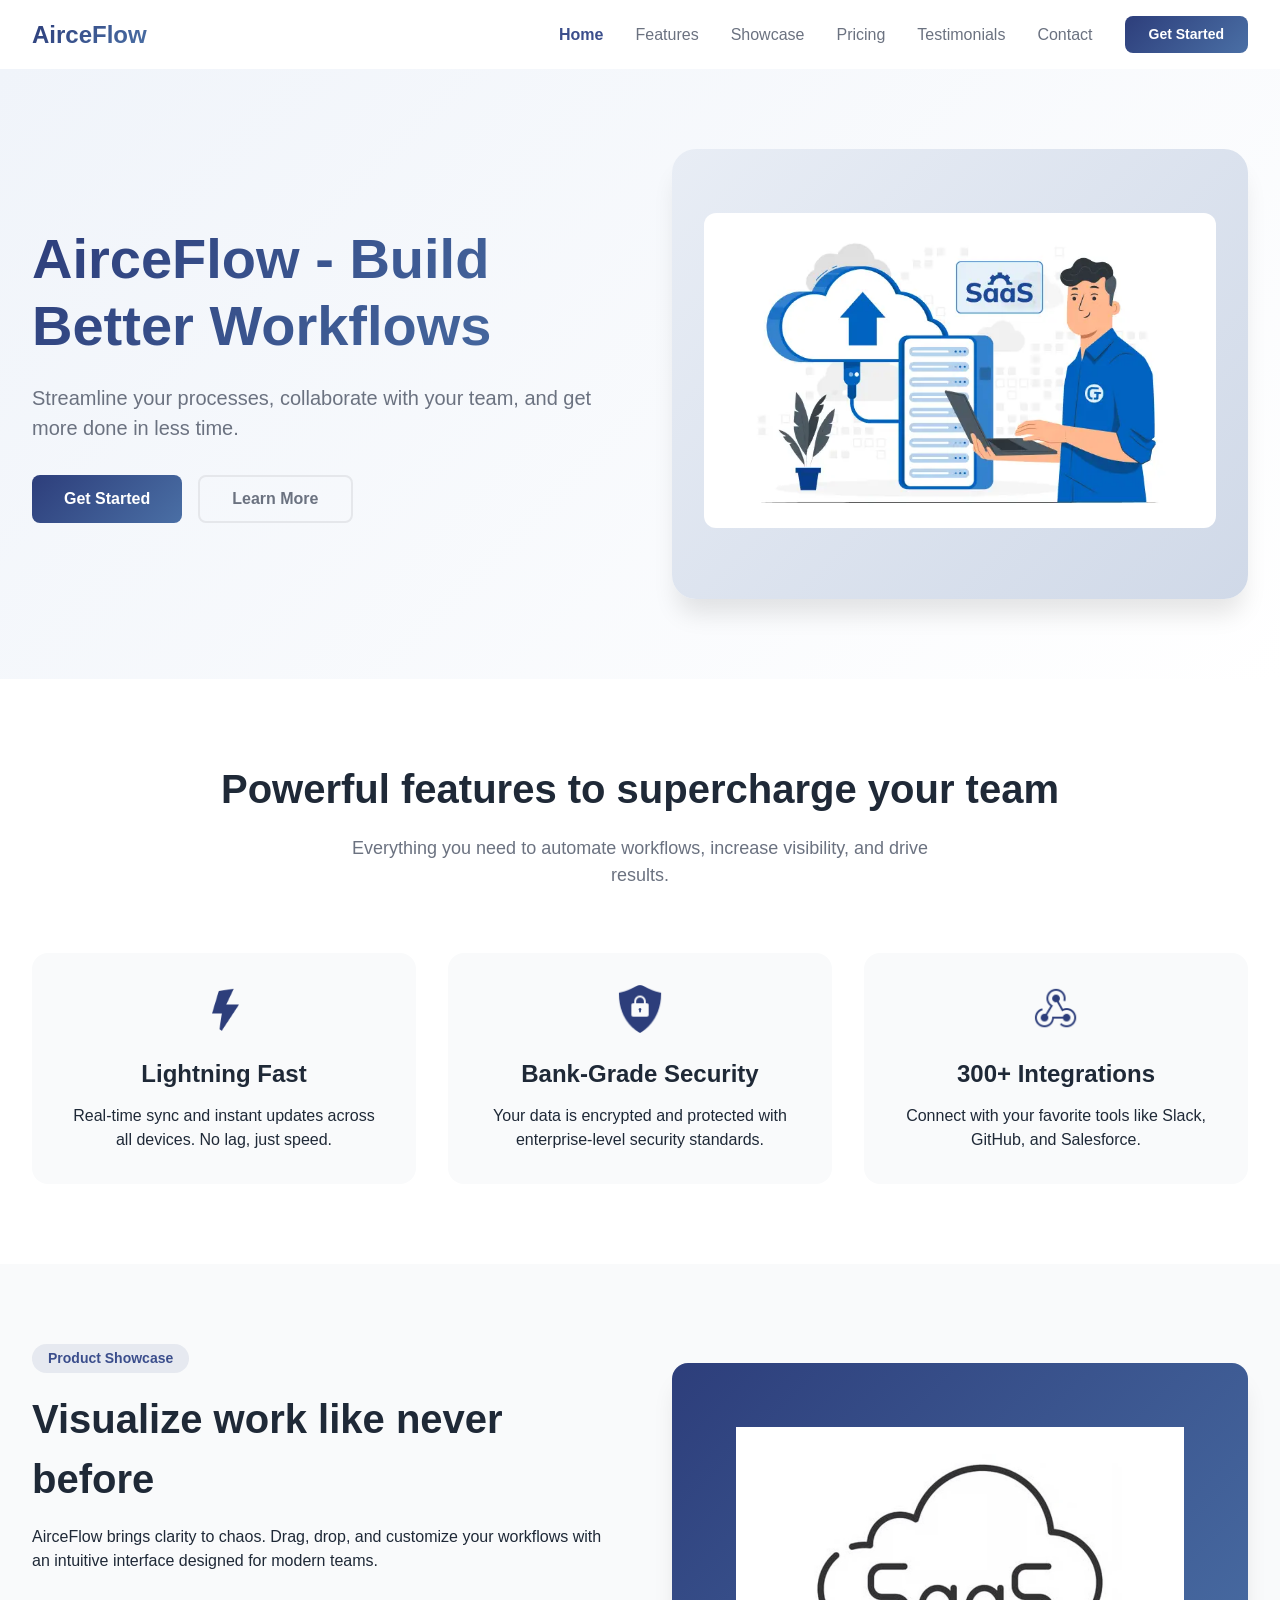
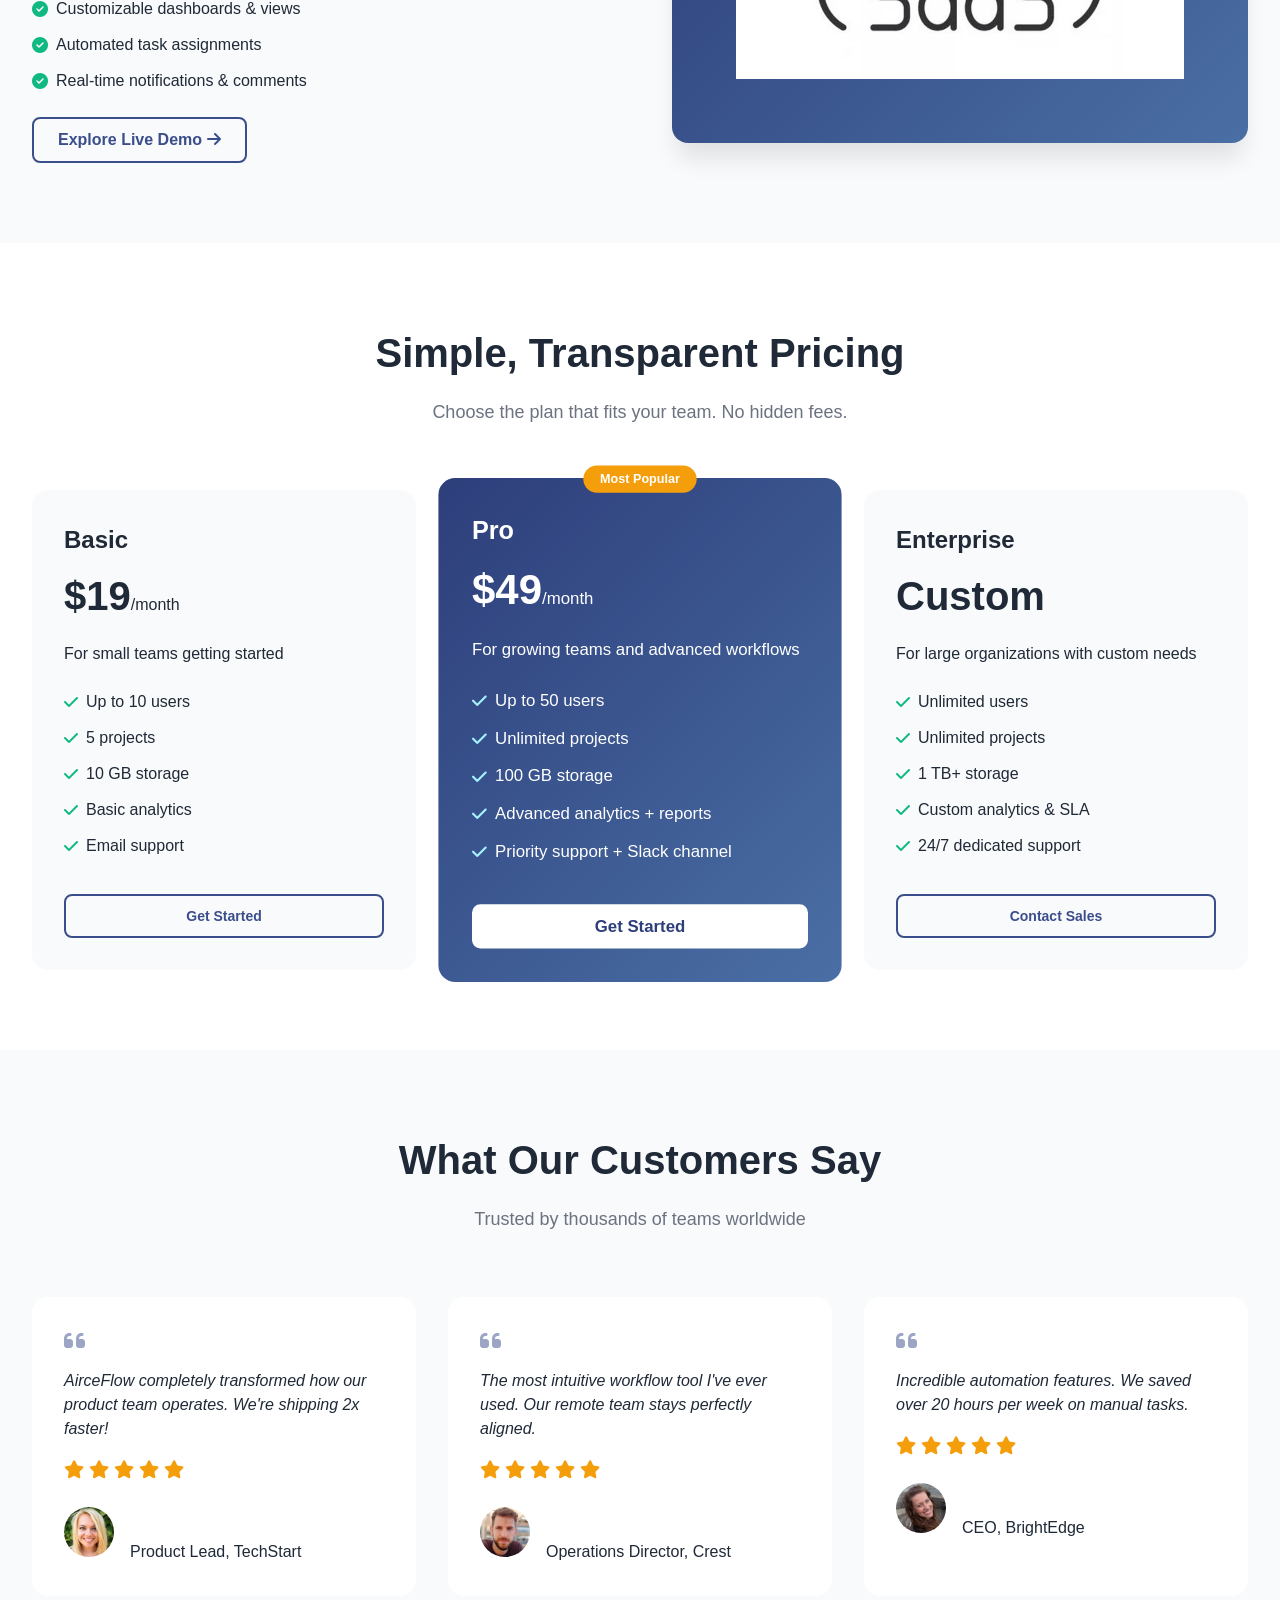
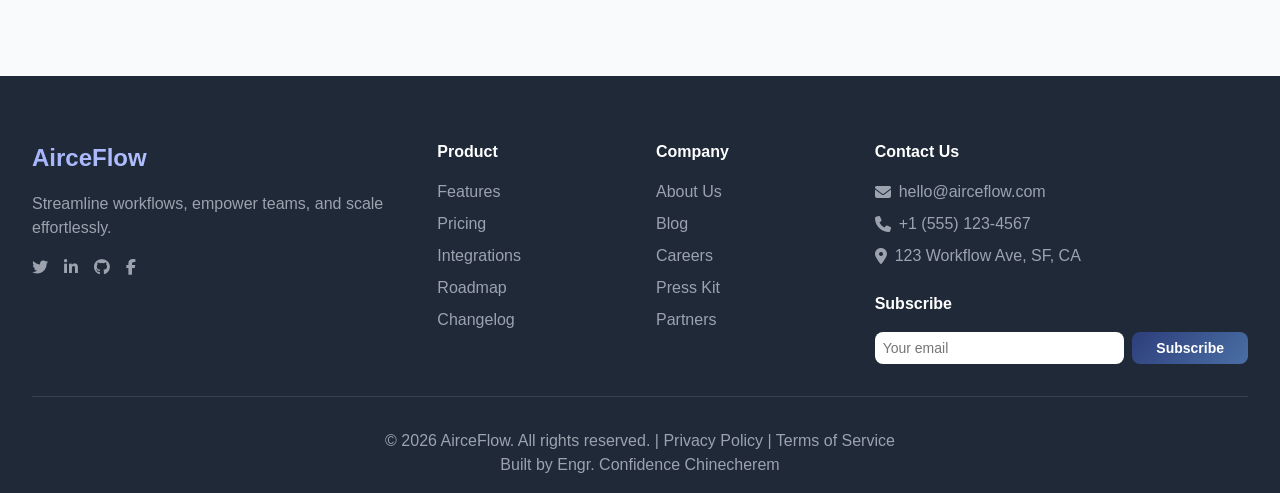
==== commit c3caaf98: "feat: Update church website pages and restructure sass_website SCSS - Update all church website page" ====
--- a/projects/sass_website/index.html
+++ b/projects/sass_website/index.html
@@ -6,7 +6,7 @@
     <title>AirceFlow | Modern Workflow Solutions</title>
     <meta name="description" content="Streamline your processes, collaborate with your team, and get more done in less time with AirceFlow.">
     <meta name="keywords" content="workflow management software, team collaboration tool, productivity tool, project management software, task management system, workflow automation tool, SaaS productivity platform, Airtable alternative">
-    <meta name="author" content="AirceFlow">
+    <meta name="author" content="Cofidence Chinecherem">
     <meta name="robots" content="index, follow">
 
 
@@ -391,6 +391,7 @@
             </div>
             <div class="footer-bottom">
                 <p>&copy; <span id="currentYear"></span> AirceFlow. All rights reserved. | <a href="#">Privacy Policy</a> | <a href="#">Terms of Service</a></p>
+                        <p>Built by <a href="https://confidencechinecherem.com/" target="_blank">Engr. Confidence Chinecherem</a></p>
             </div>
         </div>
     </footer>
--- a/projects/sass_website/css/style.css
+++ b/projects/sass_website/css/style.css
@@ -1,4 +1,3 @@
-/* ===== RESET & BASE ===== */
 * {
   margin: 0;
   padding: 0;
@@ -6,7 +5,7 @@
 }
 
 body {
-  font-family: 'Inter', sans-serif;
+  font-family: "Inter", sans-serif;
   line-height: 1.5;
   color: #1f2937;
   background-color: #ffffff;
@@ -18,24 +17,63 @@
   margin: 0 auto;
   padding: 0 2rem;
 }
-
-/* Skip Link */
+@media (max-width: 768px) {
+  .container {
+    padding: 0 1.5rem;
+  }
+}
+@media (max-width: 480px) {
+  .container {
+    padding: 0 1rem;
+  }
+}
+
 .skip-link {
   position: absolute;
   top: -40px;
   left: 0;
   background: #3B4E8C;
-  color: white;
-  padding: 8px 16px;
+  color: #ffffff;
+  padding: 0.5rem 1rem;
   text-decoration: none;
   z-index: 100;
 }
-
 .skip-link:focus {
   top: 0;
 }
 
-/* ===== TYPOGRAPHY ===== */
+.back-to-top {
+  position: fixed;
+  bottom: 2rem;
+  right: 2rem;
+  background: #3B4E8C;
+  color: #ffffff;
+  width: 50px;
+  height: 50px;
+  border-radius: 9999px;
+  border: none;
+  cursor: pointer;
+  display: none;
+  align-items: center;
+  justify-content: center;
+  transition: 0.3s ease;
+  z-index: 999;
+}
+.back-to-top:hover {
+  background: #2D3E7B;
+  transform: translateY(-5px);
+}
+
+.fade-in {
+  opacity: 0;
+  transform: translateY(30px);
+  transition: all 0.6s ease;
+}
+.fade-in.visible {
+  opacity: 1;
+  transform: translateY(0);
+}
+
 h1 {
   font-size: 3.5rem;
   font-weight: 800;
@@ -52,39 +90,85 @@
   font-weight: 700;
   margin-bottom: 1rem;
 }
+@media (max-width: 768px) {
+  h2 {
+    font-size: 2rem;
+  }
+}
+@media (max-width: 480px) {
+  h2 {
+    font-size: 1.75rem;
+  }
+}
 
 h3 {
   font-size: 1.5rem;
   font-weight: 600;
   margin-bottom: 0.75rem;
 }
+@media (max-width: 480px) {
+  h3 {
+    font-size: 1.25rem;
+  }
+}
+
+h4 {
+  font-size: 1rem;
+  font-weight: 600;
+  margin-bottom: 1rem;
+  color: #ffffff;
+}
 
 .section-header {
   text-align: center;
-  margin-bottom: 3rem;
-}
-
+  margin-bottom: 4rem;
+}
 .section-header p {
   font-size: 1.125rem;
   color: #6b7280;
   max-width: 600px;
   margin: 0 auto;
 }
-
-/* ===== BUTTONS ===== */
+@media (max-width: 480px) {
+  .section-header p {
+    font-size: 1rem;
+  }
+}
+
+.plan-name {
+  font-size: 1.5rem;
+  font-weight: 700;
+  margin-bottom: 0.5rem;
+}
+
+.price {
+  font-size: 2.5rem;
+  font-weight: 800;
+  margin-bottom: 1rem;
+}
+.price span {
+  font-size: 1rem;
+  font-weight: 400;
+}
+
+.testimonial-text {
+  font-style: italic;
+  margin-bottom: 1rem;
+}
+
 .btn-primary {
   background: linear-gradient(135deg, #2D3E7B, #4A6FA5);
-  color: white;
+  color: #ffffff;
   border: none;
-  padding: 0.875rem 2rem;
+  padding: 0.75rem 2rem;
   font-size: 1rem;
   font-weight: 600;
   border-radius: 0.5rem;
   cursor: pointer;
-  transition: all 0.3s ease;
+  transition: 0.3s ease;
   text-decoration: none;
-}
-
+  display: inline-block;
+}
 .btn-primary:hover {
   transform: translateY(-2px);
   box-shadow: 0 10px 20px rgba(45, 62, 123, 0.3);
@@ -92,16 +176,15 @@
 
 .btn-secondary {
   background: transparent;
-  color: #4b5563;
+  color: #6b7280;
   border: 2px solid #e5e7eb;
-  padding: 0.875rem 2rem;
+  padding: 0.75rem 2rem;
   font-size: 1rem;
   font-weight: 600;
   border-radius: 0.5rem;
   cursor: pointer;
-  transition: all 0.3s ease;
-}
-
+  transition: 0.3s ease;
+}
 .btn-secondary:hover {
   border-color: #3B4E8C;
   color: #3B4E8C;
@@ -117,12 +200,11 @@
   font-weight: 600;
   border-radius: 0.5rem;
   cursor: pointer;
-  transition: all 0.3s ease;
-}
-
+  transition: 0.3s ease;
+}
 .btn-primary-outline:hover {
   background: #3B4E8C;
-  color: white;
+  color: #ffffff;
 }
 
 .btn-outline {
@@ -134,60 +216,111 @@
   font-weight: 600;
   border-radius: 0.5rem;
   cursor: pointer;
-  transition: all 0.3s ease;
-}
-
+  transition: 0.3s ease;
+}
 .btn-outline:hover {
   background: #3B4E8C;
-  color: white;
+  color: #ffffff;
   transform: translateX(5px);
 }
 
 .btn-sm {
-  padding: 0.625rem 1.5rem;
-}
-
-/* ===== NAVBAR ===== */
-.site-header {
-  position: sticky;
-  top: 0;
-  z-index: 1000;
-  background: rgba(255, 255, 255, 0.95);
-  backdrop-filter: blur(10px);
-  transition: box-shadow 0.3s ease;
-}
-
-.site-header.sticky-shadow {
-  box-shadow: 0 4px 20px rgba(0, 0, 0, 0.1);
-}
-
-.navbar {
-  padding: 1rem 0;
-}
-
-.navbar-container {
-  display: flex;
-  justify-content: space-between;
-  align-items: center;
-  max-width: 1280px;
-  margin: 0 auto;
-  padding: 0 2rem;
-}
-
-.logo a {
-  font-size: 1.75rem;
-  font-weight: 800;
-  text-decoration: none;
+  padding: 0.5rem 1.5rem;
+  font-size: 0.875rem;
+}
+
+.feature-card {
+  background: #f9fafb;
+  padding: 2rem;
+  border-radius: 1rem;
+  text-align: center;
+  transition: 0.3s ease;
+}
+.feature-card:hover {
+  transform: translateY(-5px);
+  box-shadow: 0 20px 30px rgba(0, 0, 0, 0.1);
+}
+
+.pricing-card {
+  background: #f9fafb;
+  border-radius: 1rem;
+  padding: 2rem;
+  display: flex;
+  flex-direction: column;
+  transition: 0.3s ease;
+  position: relative;
+}
+.pricing-card:hover {
+  transform: translateY(-5px);
+  box-shadow: 0 20px 30px rgba(0, 0, 0, 0.1);
+}
+.pricing-card.featured {
   background: linear-gradient(135deg, #2D3E7B, #4A6FA5);
-  -webkit-background-clip: text;
-  background-clip: text;
-  color: transparent;
-}
-
-.nav-menu {
-  display: flex;
-  align-items: center;
-  gap: 2rem;
+  color: #ffffff;
+  transform: scale(1.05);
+}
+.pricing-card.featured .price,
+.pricing-card.featured .plan-name {
+  color: #ffffff;
+}
+.pricing-card.featured .features-list i {
+  color: #a5f3fc;
+}
+.pricing-card.featured button {
+  background: #ffffff;
+  color: #2D3E7B;
+}
+.pricing-card.featured button:hover {
+  transform: translateY(-2px);
+  box-shadow: 0 10px 15px -3px rgba(0, 0, 0, 0.1);
+}
+
+.testimonial-card {
+  background: #ffffff;
+  padding: 2rem;
+  border-radius: 1rem;
+  transition: 0.3s ease;
+}
+.testimonial-card:hover {
+  transform: translateY(-5px);
+  box-shadow: 0 20px 30px rgba(0, 0, 0, 0.1);
+}
+
+.quote-icon i {
+  font-size: 1.5rem;
+  color: #3B4E8C;
+  opacity: 0.5;
+  margin-bottom: 1rem;
+}
+
+.stars {
+  color: #f59e0b;
+  margin-bottom: 1rem;
+  font-size: 1.125rem;
+}
+
+.popular-badge {
+  position: absolute;
+  top: -12px;
+  left: 50%;
+  transform: translateX(-50%);
+  background: #f59e0b;
+  color: #ffffff;
+  padding: 0.25rem 1rem;
+  border-radius: 9999px;
+  font-size: 0.75rem;
+  font-weight: 700;
+}
+
+.demo-box {
+  width: 100%;
+  overflow: hidden;
+}
+.demo-box video {
+  width: 100%;
+  height: auto;
+  display: block;
+  object-fit: cover;
 }
 
 .navbar-links {
@@ -195,24 +328,20 @@
   list-style: none;
   gap: 2rem;
 }
-
 .navbar-links a {
   text-decoration: none;
-  color: #4b5563;
+  color: #6b7280;
   font-weight: 500;
-  transition: color 0.3s ease;
-}
-
+  transition: 0.2s ease;
+}
 .navbar-links a:hover {
   color: #3B4E8C;
 }
-
 .navbar-links a.active {
   color: #3B4E8C;
   font-weight: 600;
 }
 
-/* Hamburger Menu */
 .hamburger {
   display: none;
   flex-direction: column;
@@ -227,12 +356,132 @@
   width: 25px;
   height: 3px;
   background: #1f2937;
-  transition: all 0.3s ease;
-}
-
-/* ===== HERO SECTION ===== */
+  transition: 0.3s ease;
+}
+
+.site-header {
+  position: sticky;
+  top: 0;
+  z-index: 100;
+  background: rgba(255, 255, 255, 0.95);
+  backdrop-filter: blur(10px);
+  transition: box-shadow 0.3s ease;
+}
+.site-header.sticky-shadow {
+  box-shadow: 0 4px 6px -1px rgba(0, 0, 0, 0.1);
+}
+
+.navbar {
+  padding: 1rem 0;
+}
+
+.navbar-container {
+  display: flex;
+  align-items: center;
+  justify-content: space-between;
+  max-width: 1280px;
+  margin: 0 auto;
+  padding: 0 2rem;
+}
+@media (max-width: 768px) {
+  .navbar-container {
+    padding: 0 1.5rem;
+  }
+}
+@media (max-width: 480px) {
+  .navbar-container {
+    padding: 0 1rem;
+  }
+}
+
+.logo a {
+  font-size: 1.5rem;
+  font-weight: 800;
+  text-decoration: none;
+  background: linear-gradient(135deg, #2D3E7B, #4A6FA5);
+  -webkit-background-clip: text;
+  background-clip: text;
+  color: transparent;
+}
+
+.nav-menu {
+  display: flex;
+  align-items: center;
+  gap: 2rem;
+}
+
+@media (max-width: 768px) {
+  .hamburger {
+    display: flex;
+  }
+  .nav-menu {
+    position: fixed;
+    top: 70px;
+    left: -100%;
+    width: 100%;
+    height: calc(100vh - 70px);
+    background: #ffffff;
+    flex-direction: column;
+    padding: 2rem;
+    transition: left 0.3s ease;
+    z-index: 1000;
+  }
+  .nav-menu.active {
+    left: 0;
+  }
+  .navbar-links {
+    flex-direction: column;
+    align-items: center;
+    gap: 1.5rem;
+  }
+  .navbar-cta {
+    margin-top: 1rem;
+  }
+}
+@media (min-width: 769px) and (max-width: 1024px) {
+  .navbar-container {
+    padding: 0 1.5rem;
+  }
+  .navbar-links {
+    gap: 1.5rem;
+  }
+  .navbar-links a {
+    font-size: 0.875rem;
+  }
+  .btn-sm {
+    padding: 0.5rem 1rem;
+    font-size: 0.875rem;
+  }
+  .hamburger {
+    display: none;
+  }
+  .nav-menu {
+    display: flex;
+    position: static;
+    width: auto;
+    height: auto;
+    background: transparent;
+    padding: 0;
+    flex-direction: row;
+  }
+  .navbar-links {
+    flex-direction: row;
+  }
+}
 .hero-section {
   padding: 5rem 0;
+}
+@media (max-width: 768px) {
+  .hero-section {
+    padding: 4rem 0;
+  }
+}
+@media (max-width: 480px) {
+  .hero-section {
+    padding: 3rem 0;
+  }
+}
+.hero-section {
   background: linear-gradient(135deg, #f0f4fa 0%, #ffffff 100%);
 }
 
@@ -241,20 +490,44 @@
   align-items: center;
   gap: 4rem;
 }
+@media (max-width: 768px) {
+  .hero-grid {
+    flex-direction: column-reverse;
+    text-align: center;
+  }
+}
 
 .hero-text {
   flex: 1;
 }
-
 .hero-text p {
   font-size: 1.25rem;
   color: #6b7280;
   margin-bottom: 2rem;
 }
+@media (max-width: 480px) {
+  .hero-text p {
+    font-size: 1rem;
+  }
+}
 
 .hero-buttons {
   display: flex;
   gap: 1rem;
+}
+@media (max-width: 768px) {
+  .hero-buttons {
+    justify-content: center;
+  }
+}
+@media (max-width: 480px) {
+  .hero-buttons {
+    flex-direction: column;
+    width: 100%;
+  }
+  .hero-buttons button {
+    width: 100%;
+  }
 }
 
 .hero-image {
@@ -266,30 +539,38 @@
   border-radius: 1.5rem;
   padding: 4rem 2rem;
   text-align: center;
-  box-shadow: 0 20px 40px rgba(0, 0, 0, 0.1);
-}
-
+  box-shadow: 0 20px 25px -5px rgba(0, 0, 0, 0.1);
+}
 .image-placeholder img {
   max-width: 100%;
   height: auto;
   border-radius: 0.75rem;
 }
-
 .image-placeholder i {
-  font-size: 4rem;
+  font-size: 2.5rem;
   color: #3B4E8C;
   margin-bottom: 1rem;
 }
-
 .image-placeholder span {
   display: block;
   font-weight: 500;
   color: #2D3E7B;
 }
 
-/* ===== FEATURES SECTION ===== */
 .features-section {
   padding: 5rem 0;
+}
+@media (max-width: 768px) {
+  .features-section {
+    padding: 4rem 0;
+  }
+}
+@media (max-width: 480px) {
+  .features-section {
+    padding: 3rem 0;
+  }
+}
+.features-section {
   background: #ffffff;
 }
 
@@ -298,18 +579,15 @@
   grid-template-columns: repeat(3, 1fr);
   gap: 2rem;
 }
-
-.feature-card {
-  background: #f9fafb;
-  padding: 2rem;
-  border-radius: 1rem;
-  text-align: center;
-  transition: all 0.3s ease;
-}
-
-.feature-card:hover {
-  transform: translateY(-5px);
-  box-shadow: 0 20px 30px rgba(0, 0, 0, 0.1);
+@media (max-width: 1024px) {
+  .features-grid {
+    grid-template-columns: repeat(2, 1fr);
+  }
+}
+@media (max-width: 768px) {
+  .features-grid {
+    grid-template-columns: 1fr;
+  }
 }
 
 .feature-icon img {
@@ -317,16 +595,26 @@
   height: 48px;
   margin-bottom: 1rem;
 }
-
 .feature-icon i {
-  font-size: 2.5rem;
+  font-size: 1.75rem;
   color: #3B4E8C;
   margin-bottom: 1rem;
 }
 
-/* ===== SHOWCASE SECTION ===== */
 .showcase-section {
   padding: 5rem 0;
+}
+@media (max-width: 768px) {
+  .showcase-section {
+    padding: 4rem 0;
+  }
+}
+@media (max-width: 480px) {
+  .showcase-section {
+    padding: 3rem 0;
+  }
+}
+.showcase-section {
   background: #f9fafb;
 }
 
@@ -334,6 +622,11 @@
   display: flex;
   align-items: center;
   gap: 4rem;
+}
+@media (max-width: 768px) {
+  .showcase-grid {
+    flex-direction: column;
+  }
 }
 
 .showcase-content {
@@ -345,7 +638,7 @@
   background: rgba(59, 78, 140, 0.1);
   color: #3B4E8C;
   padding: 0.25rem 1rem;
-  border-radius: 2rem;
+  border-radius: 9999px;
   font-size: 0.875rem;
   font-weight: 600;
   margin-bottom: 1rem;
@@ -355,14 +648,12 @@
   list-style: none;
   margin: 1.5rem 0;
 }
-
 .showcase-list li {
   margin-bottom: 0.75rem;
   display: flex;
   align-items: center;
   gap: 0.5rem;
 }
-
 .showcase-list i {
   color: #10b981;
 }
@@ -373,12 +664,11 @@
 
 .demo-box {
   background: linear-gradient(135deg, #2D3E7B, #4A6FA5);
-  color: white;
+  color: #ffffff;
   padding: 4rem;
   border-radius: 1rem;
   text-align: center;
 }
-
 .demo-box img {
   max-width: 100%;
   height: auto;
@@ -389,13 +679,24 @@
   background: rgba(255, 255, 255, 0.2);
   display: inline-block;
   padding: 0.5rem 1rem;
-  border-radius: 2rem;
+  border-radius: 9999px;
   margin-top: 1rem;
 }
 
-/* ===== PRICING SECTION ===== */
 .pricing-section {
   padding: 5rem 0;
+}
+@media (max-width: 768px) {
+  .pricing-section {
+    padding: 4rem 0;
+  }
+}
+@media (max-width: 480px) {
+  .pricing-section {
+    padding: 3rem 0;
+  }
+}
+.pricing-section {
   background: #ffffff;
 }
 
@@ -405,75 +706,15 @@
   gap: 2rem;
   align-items: stretch;
 }
-
-.pricing-card {
-  background: #f9fafb;
-  border-radius: 1rem;
-  padding: 2rem;
-  display: flex;
-  flex-direction: column;
-  transition: all 0.3s ease;
-  position: relative;
-}
-
-.pricing-card:hover {
-  transform: translateY(-5px);
-  box-shadow: 0 20px 30px rgba(0, 0, 0, 0.1);
-}
-
-.pricing-card.featured {
-  background: linear-gradient(135deg, #2D3E7B, #4A6FA5);
-  color: white;
-  transform: scale(1.05);
-}
-
-.pricing-card.featured .price,
-.pricing-card.featured .plan-name {
-  color: white;
-}
-
-.pricing-card.featured .features-list i {
-  color: #a5f3fc;
-}
-
-.pricing-card.featured button {
-  background: white;
-  color: #2D3E7B;
-}
-
-.pricing-card.featured button:hover {
-  transform: translateY(-2px);
-  box-shadow: 0 10px 20px rgba(0, 0, 0, 0.2);
-}
-
-.popular-badge {
-  position: absolute;
-  top: -12px;
-  left: 50%;
-  transform: translateX(-50%);
-  background: #f59e0b;
-  color: white;
-  padding: 0.25rem 1rem;
-  border-radius: 2rem;
-  font-size: 0.75rem;
-  font-weight: 700;
-}
-
-.plan-name {
-  font-size: 1.5rem;
-  font-weight: 700;
-  margin-bottom: 0.5rem;
-}
-
-.price {
-  font-size: 2.5rem;
-  font-weight: 800;
-  margin-bottom: 1rem;
-}
-
-.price span {
-  font-size: 1rem;
-  font-weight: 400;
+@media (max-width: 1024px) {
+  .pricing-grid {
+    grid-template-columns: repeat(2, 1fr);
+  }
+}
+@media (max-width: 768px) {
+  .pricing-grid {
+    grid-template-columns: 1fr;
+  }
 }
 
 .features-list {
@@ -481,21 +722,35 @@
   margin: 1.5rem 0;
   flex-grow: 1;
 }
-
 .features-list li {
   margin-bottom: 0.75rem;
   display: flex;
   align-items: center;
   gap: 0.5rem;
 }
-
 .features-list i {
   color: #10b981;
 }
 
-/* ===== TESTIMONIALS SECTION ===== */
+@media (max-width: 768px) {
+  .pricing-card.featured {
+    transform: scale(1);
+  }
+}
 .testimonials-section {
   padding: 5rem 0;
+}
+@media (max-width: 768px) {
+  .testimonials-section {
+    padding: 4rem 0;
+  }
+}
+@media (max-width: 480px) {
+  .testimonials-section {
+    padding: 3rem 0;
+  }
+}
+.testimonials-section {
   background: #f9fafb;
 }
 
@@ -504,35 +759,15 @@
   grid-template-columns: repeat(3, 1fr);
   gap: 2rem;
 }
-
-.testimonial-card {
-  background: white;
-  padding: 2rem;
-  border-radius: 1rem;
-  transition: all 0.3s ease;
-}
-
-.testimonial-card:hover {
-  transform: translateY(-5px);
-  box-shadow: 0 20px 30px rgba(0, 0, 0, 0.1);
-}
-
-.quote-icon i {
-  font-size: 2rem;
-  color: #3B4E8C;
-  opacity: 0.5;
-  margin-bottom: 1rem;
-}
-
-.testimonial-text {
-  font-style: italic;
-  margin-bottom: 1rem;
-}
-
-.stars {
-  color: #fbbf24;
-  margin-bottom: 1rem;
-  font-size: 1.125rem;
+@media (max-width: 1024px) {
+  .testimonials-grid {
+    grid-template-columns: repeat(2, 1fr);
+  }
+}
+@media (max-width: 768px) {
+  .testimonials-grid {
+    grid-template-columns: 1fr;
+  }
 }
 
 .customer-info {
@@ -545,24 +780,22 @@
   width: 50px;
   height: 50px;
   background: linear-gradient(135deg, #2D3E7B, #4A6FA5);
-  border-radius: 50%;
+  border-radius: 9999px;
   display: flex;
   align-items: center;
   justify-content: center;
   overflow: hidden;
 }
-
 .avatar img {
   width: 100%;
   height: 100%;
   object-fit: cover;
 }
 
-/* ===== FOOTER ===== */
 .footer-section {
   background: #1f2937;
   color: #9ca3af;
-  padding: 3rem 0 1rem;
+  padding: 4rem 0 1rem;
 }
 
 .footer-grid {
@@ -570,6 +803,17 @@
   grid-template-columns: 2fr 1fr 1fr 2fr;
   gap: 2rem;
   margin-bottom: 2rem;
+}
+@media (max-width: 1024px) {
+  .footer-grid {
+    grid-template-columns: repeat(2, 1fr);
+  }
+}
+@media (max-width: 768px) {
+  .footer-grid {
+    grid-template-columns: 1fr;
+    text-align: center;
+  }
 }
 
 .logo-footer {
@@ -587,36 +831,30 @@
   gap: 1rem;
   margin-top: 1rem;
 }
-
+@media (max-width: 768px) {
+  .social-icons {
+    justify-content: center;
+  }
+}
 .social-icons a {
   color: #9ca3af;
-  transition: color 0.3s ease;
-}
-
+  transition: 0.2s ease;
+}
 .social-icons a:hover {
   color: #4A6FA5;
 }
 
-.footer-links h4,
-.footer-contact h4 {
-  color: white;
-  margin-bottom: 1rem;
-}
-
 .footer-links ul {
   list-style: none;
 }
-
 .footer-links li {
   margin-bottom: 0.5rem;
 }
-
 .footer-links a {
   color: #9ca3af;
   text-decoration: none;
-  transition: color 0.3s ease;
-}
-
+  transition: 0.2s ease;
+}
 .footer-links a:hover {
   color: #4A6FA5;
 }
@@ -627,17 +865,20 @@
   align-items: center;
   gap: 0.5rem;
 }
+@media (max-width: 768px) {
+  .footer-contact p {
+    justify-content: center;
+  }
+}
 
 .newsletter {
   margin-top: 1.5rem;
 }
-
 .newsletter-input {
   display: flex;
   gap: 0.5rem;
   margin-top: 0.5rem;
 }
-
 .newsletter-input input {
   flex: 1;
   padding: 0.5rem;
@@ -645,9 +886,16 @@
   border-radius: 0.5rem;
   font-size: 0.875rem;
 }
-
 .newsletter-input button {
   white-space: nowrap;
+}
+@media (max-width: 768px) {
+  .newsletter-input {
+    flex-direction: column;
+  }
+  .newsletter-input button {
+    width: 100%;
+  }
 }
 
 .footer-bottom {
@@ -655,304 +903,17 @@
   padding-top: 2rem;
   border-top: 1px solid #374151;
 }
-
 .footer-bottom a {
   color: #9ca3af;
   text-decoration: none;
 }
-
 .footer-bottom a:hover {
   color: #4A6FA5;
 }
-
-/* ===== BACK TO TOP BUTTON ===== */
-.back-to-top {
-  position: fixed;
-  bottom: 2rem;
-  right: 2rem;
-  background: #3B4E8C;
-  color: white;
-  width: 50px;
-  height: 50px;
-  border-radius: 50%;
-  border: none;
-  cursor: pointer;
-  display: none;
-  align-items: center;
-  justify-content: center;
-  transition: all 0.3s ease;
-  z-index: 999;
-}
-
-.back-to-top:hover {
-  background: #2D3E7B;
-  transform: translateY(-5px);
-}
-
-/* ===== SCROLL REVEAL ANIMATIONS ===== */
-.fade-in {
-  opacity: 0;
-  transform: translateY(30px);
-  transition: all 0.6s ease;
-}
-
-.fade-in.visible {
-  opacity: 1;
-  transform: translateY(0);
-}
-
-/* ===== RESPONSIVE DESIGN ===== */
-@media (max-width: 1024px) {
-  .features-grid,
-  .pricing-grid,
-  .testimonials-grid {
-    grid-template-columns: repeat(2, 1fr);
-  }
-  
-  .footer-grid {
-    grid-template-columns: repeat(2, 1fr);
-  }
-  
-  h1 {
-    font-size: 2.5rem;
-  }
-  
-  h2 {
-    font-size: 2rem;
-  }
-}
-
-@media (max-width: 768px) {
-  .container {
-    padding: 0 1.5rem;
-  }
-  
-  /* Mobile Menu */
-  .hamburger {
-    display: flex;
-  }
-  
-  .nav-menu {
-    position: fixed;
-    top: 70px;
-    left: -100%;
-    width: 100%;
-    height: calc(100vh - 70px);
-    background: white;
-    flex-direction: column;
-    padding: 2rem;
-    transition: left 0.3s ease;
-    z-index: 999;
-  }
-  
-  .nav-menu.active {
-    left: 0;
-  }
-  
-  .navbar-links {
-    flex-direction: column;
-    align-items: center;
-    gap: 1.5rem;
-  }
-  
-  .navbar-cta {
-    margin-top: 1rem;
-  }
-  
-  .hero-grid,
-  .showcase-grid {
-    flex-direction: column;
-  }
-  
-  .hero-grid {
-    flex-direction: column-reverse;
+@media (max-width: 768px) {
+  .footer-bottom {
     text-align: center;
   }
-  
-  .hero-buttons {
-    justify-content: center;
-  }
-  
-  .features-grid,
-  .pricing-grid,
-  .testimonials-grid {
-    grid-template-columns: 1fr;
-  }
-  
-  .pricing-card.featured {
-    transform: scale(1);
-  }
-  
-  .footer-grid {
-    grid-template-columns: 1fr;
-    text-align: center;
-  }
-  
-  .social-icons {
-    justify-content: center;
-  }
-  
-  .footer-contact p {
-    justify-content: left;
-  }
-  
-  .hero-buttons {
-    flex-direction: column;
-    width: 100%;
-  }
-  
-  .hero-buttons button {
-    width: 100%;
-  }
-  
-  button, 
-  .btn-primary, 
-  .btn-secondary, 
-  .btn-outline {
-    min-height: 48px;
-  }
-  
-  h1 {
-    font-size: 2rem;
-  }
-  
-  h2 {
-    font-size: 1.75rem;
-  }
-  
-  .section-header p {
-    font-size: 1rem;
-  }
-  
-  .newsletter-input {
-    flex-direction: column;
-  }
-  
-  .newsletter-input button {
-    width: 100%;
-  }
-}
-
-@media (max-width: 480px) {
-  .container {
-    padding: 0 1rem;
-    text-align: left;
-  }
-  
-  h1 {
-    font-size: 1.75rem;
-  }
-  
-  h2 {
-    font-size: 1.5rem;
-  }
-  
-  .feature-card,
-  .pricing-card,
-  .testimonial-card {
-    padding: 1.5rem;
-  }
-  
-  .image-placeholder,
-  .demo-box {
-    padding: 2rem 1rem;
-  }
-}
-/* Tablet View Fix (768px - 1024px) */
-@media (min-width: 769px) and (max-width: 1024px) {
-    .navbar-container {
-        padding: 0 1.5rem;
-    }
-    
-    .navbar-links {
-        gap: 1.5rem;
-    }
-    
-    .navbar-links a {
-        font-size: 0.9rem;
-    }
-    
-    .btn-sm {
-        padding: 0.5rem 1rem;
-        font-size: 0.875rem;
-    }
-    
-    /* Keep menu visible on tablet (no hamburger) */
-    .hamburger {
-        display: none;
-    }
-    
-    .nav-menu {
-        display: flex;
-        position: static;
-        width: auto;
-        height: auto;
-        background: transparent;
-        padding: 0;
-        flex-direction: row;
-    }
-    
-    .navbar-links {
-        flex-direction: row;
-    }
-}
-
-.demo-box {
-  width: 100%;
-  overflow: hidden;
-}
-
-.demo-box video {
-  width: 100%;
-  height: auto;
-  display: block;
-  object-fit: cover;
-}
-
-@media (max-width: 767px) {
-  .footer-section {
-    text-align: left;
-  }
-
-  .footer-grid {
-    display: flex;
-    flex-direction: column;
-    align-items: flex-start; 
-    gap: 2rem;
-  }
-
-  .footer-links,
-  .footer-contact,
-  .footer-brand {
-    width: 100%;
-    text-align: left;
-  }
-
-  .footer-links ul {
-    padding-left: 0;
-  }
-
-  .footer-links li {
-    list-style: none;
-  }
-
-  .footer-bottom {
-    text-align: left;
-  }
-
-  .social-icons {
-    justify-content: flex-start; 
-  }
-
-  .newsletter-input {
-    display: flex;
-    flex-direction: column;
-    align-items: flex-start;
-    gap: 0.5rem;
-  }
-
-  .newsletter-input input,
-  .newsletter-input button {
-    width: 100%;
-  }
-}+}
+
+/*# sourceMappingURL=style.css.map */
